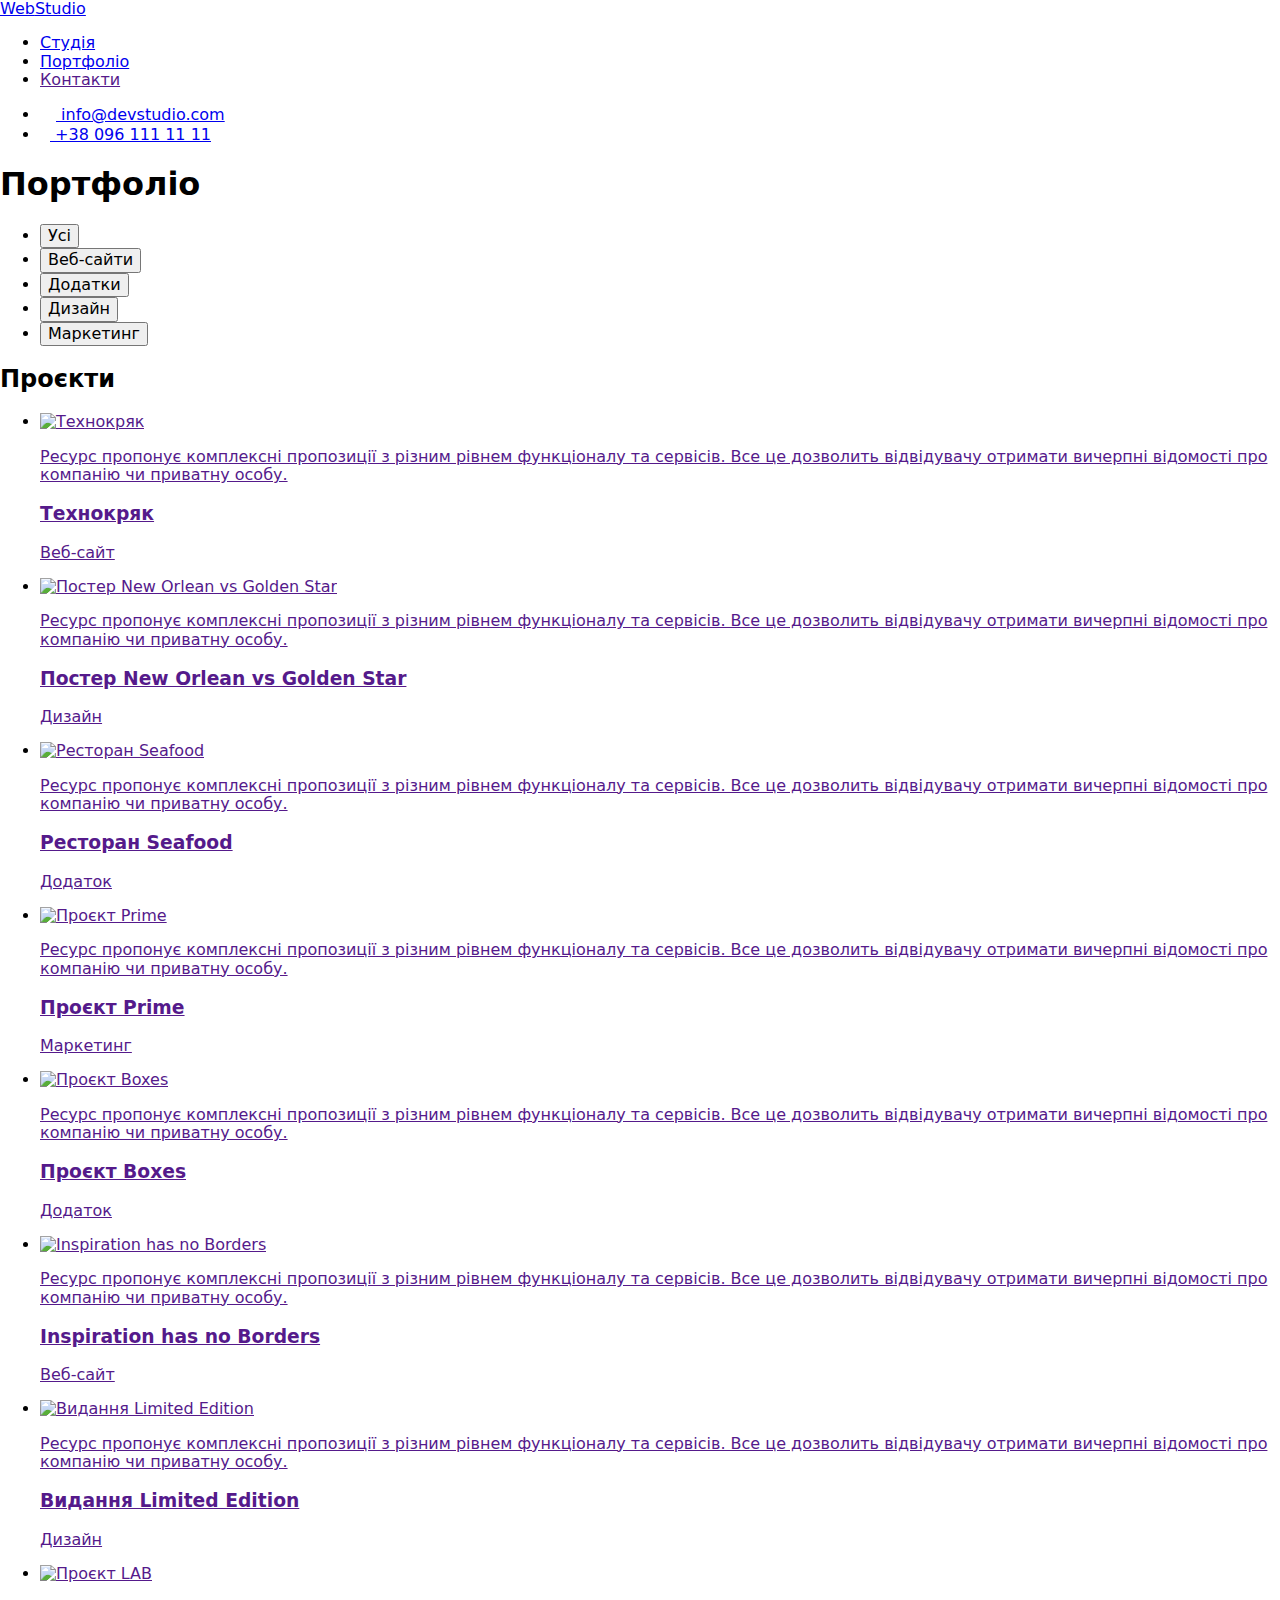
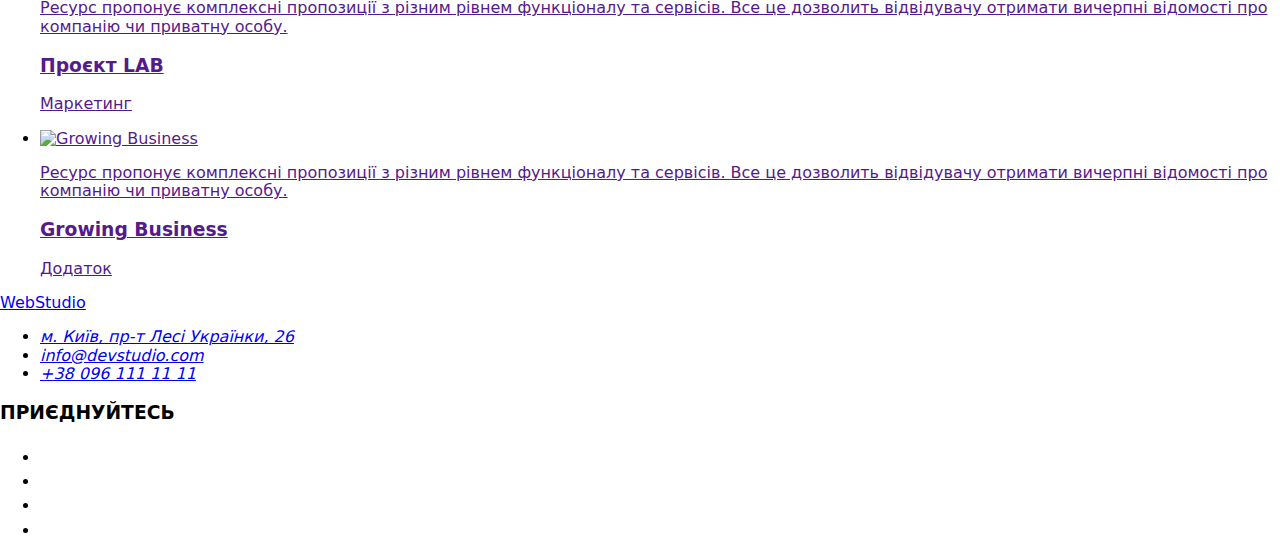
==== portfolio.html @ e7a60090 "Add files via upload" ====
<!DOCTYPE html>
<html lang="en">
  <head>
    <meta charset="UTF-8" />
    <meta http-equiv="X-UA-Compatible" content="IE=edge" />
    <meta
      name="viewport"
      content="width=
    , initial-scale=1.0"
    />
    <title>Portfolio</title>
    <link rel="preconnect" href="https://fonts.googleapis.com" />
    <link rel="preconnect" href="https://fonts.gstatic.com" crossorigin />
    <link
      href="https://fonts.googleapis.com/css2?family=Raleway:wght@700&family=Roboto:wght@400;500;700;900&display=swap"
      rel="stylesheet"
    />
    <link
      rel="stylesheet"
      href="https://cdnjs.cloudflare.com/ajax/libs/modern-normalize/1.1.0/modern-normalize.min.css"
    />
    <link rel="stylesheet" href="./css/styles.css" />
  </head>
  <body>
    <!-- Шапка сторінки -->
    <header class="header">
      <div class="container">
        <nav class="header-container">
          <a class="logo" href="index.html"><span>Web</span>Studio</a>

          <ul class="site-nav list">
            <li>
              <a class="link nav-link" href="index.html">Студія</a>
            </li>
            <li>
              <a
                class="link nav-link current nav-link-active"
                href="portfolio.html"
                >Портфоліо</a
              >
            </li>
            <li><a class="link nav-link" href="">Контакти</a></li>
          </ul>
        </nav>
        <ul class="address-nav">
          <li class="address item">
            <a class="address-link" href="mailto:info@devstudio.com">
              <svg class="icon" width="16" height="12">
                <use href="./images/symbol-defs.svg#envelope">
                  <svg viewBox="0 0 16 12" xmlns="http://www.w3.org/2000/svg">
                    <path
                      d="M14.5 0H1.50001C0.672854 0 0 0.672853 0 1.50001V10.5C0 11.3271 0.672854 12 1.50001 12H14.5C15.3271 12 16 11.3271 16 10.5V1.50001C16 0.672853 15.3271 0 14.5 0ZM14.5 0.999994C14.5679 0.999994 14.6325 1.01409 14.6916 1.0387L8 6.83838L1.30833 1.0387C1.36742 1.01412 1.43204 0.999994 1.49998 0.999994H14.5ZM14.5 11H1.50001C1.22414 11 0.999996 10.7759 0.999996 10.5V2.09521L7.67236 7.87792C7.76661 7.95944 7.8833 7.99999 8 7.99999C8.1167 7.99999 8.23339 7.95948 8.32764 7.87792L15 2.09521V10.5C15 10.7759 14.7759 11 14.5 11Z"
                    />
                  </svg>
                </use>
              </svg>
              info@devstudio.com</a
            >
          </li>
          <li class="address item">
            <a class="address-link" href="tel:+380961111111">
              <svg class="icon" width="10" height="16">
                <use href="./images/symbol-defs.svg#smartphone">
                  <svg
                    width="10"
                    height="16"
                    viewBox="0 0 10 16"
                    xmlns="http://www.w3.org/2000/svg"
                  >
                    <path
                      d="M8.5 0H1.5C0.672848 0 0 0.672848 0 1.5V14.5C0 15.3272 0.672848 16 1.5 16H8.5C9.32715 16 10 15.3272 10 14.5V1.5C10 0.672848 9.32715 0 8.5 0ZM1.5 1H8.5C8.77588 1 9 1.22412 9 1.5V12H1V1.5C1 1.22412 1.22412 1 1.5 1ZM8.5 15H1.5C1.22412 15 1 14.7759 1 14.5V13H9V14.5C9 14.7759 8.77588 15 8.5 15Z"
                    />
                    <path
                      d="M2.35355 13.7389C2.54882 13.9213 2.54882 14.2169 2.35355 14.3992C2.15828 14.5816 1.84172 14.5816 1.64645 14.3992C1.45118 14.2169 1.45118 13.9213 1.64645 13.7389C1.84172 13.5566 2.15828 13.5566 2.35355 13.7389Z"
                    />
                  </svg>
                </use>
              </svg>
              +38 096 111 11 11</a
            >
          </li>
        </ul>
      </div>
    </header>

    <!-- Портфоліо -->
    <main>
      <section>
        <div class="container">
          <h1 class="visually-hidden">Портфоліо</h1>
          <ul class="buttons-list">
            <li class="button-list">
              <button class="button" type="button">Усі</button>
            </li>
            <li class="button-list">
              <button class="button" type="button">Веб-сайти</button>
            </li>
            <li class="button-list">
              <button class="button" type="button">Додатки</button>
            </li>
            <li class="button-list">
              <button class="button" type="button">Дизайн</button>
            </li>
            <li class="button-list">
              <button class="button" type="button">Маркетинг</button>
            </li>
          </ul>

          <h2 class="visually-hidden">Проєкти</h2>
          <ul class="project-cards list">
            <li class="project-card">
              <a class="card" href="">
                <div class="project-img-text">
                  <img
                    class="project-image"
                    src="./images/project1.jpg"
                    alt="Технокряк"
                  />
                  <div class="project-overlay">
                    <p class="project-overlay-text">
                      Ресурс пропонує комплексні пропозиції з різним рівнем
                      функціоналу та сервісів. Все це дозволить відвідувачу
                      отримати вичерпні відомості про компанію чи приватну
                      особу.
                    </p>
                  </div>
                </div>

                <div class="project-text">
                  <h3 class="project-title">Технокряк</h3>
                  <p class="project-description">Веб-сайт</p>
                </div>
              </a>
            </li>
            <li class="project-card">
              <a class="card" href="">
                <div class="project-img-text">
                  <img
                    src="./images/project2.jpg"
                    alt="Постер New Orlean vs Golden Star"
                  />

                  <div class="project-overlay">
                    <p class="project-overlay-text">
                      Ресурс пропонує комплексні пропозиції з різним рівнем
                      функціоналу та сервісів. Все це дозволить відвідувачу
                      отримати вичерпні відомості про компанію чи приватну
                      особу.
                    </p>
                  </div>
                </div>

                <div class="project-text">
                  <h3 class="project-title">
                    Постер New Orlean vs Golden Star
                  </h3>
                  <p class="project-description">Дизайн</p>
                </div>
              </a>
            </li>
            <li class="project-card">
              <a class="card" href="">
                <div class="project-img-text">
                  <img src="./images/project3.jpg" alt="Ресторан Seafood" />

                  <div class="project-overlay">
                    <p class="project-overlay-text">
                      Ресурс пропонує комплексні пропозиції з різним рівнем
                      функціоналу та сервісів. Все це дозволить відвідувачу
                      отримати вичерпні відомості про компанію чи приватну
                      особу.
                    </p>
                  </div>
                </div>

                <div class="project-text">
                  <h3 class="project-title">Ресторан Seafood</h3>
                  <p class="project-description">Додаток</p>
                </div>
              </a>
            </li>
            <li class="project-card">
              <a class="card" href="">
                <div class="project-img-text">
                  <img src="./images/project4.jpg" alt="Проєкт Prime" />

                  <div class="project-overlay">
                    <p class="project-overlay-text">
                      Ресурс пропонує комплексні пропозиції з різним рівнем
                      функціоналу та сервісів. Все це дозволить відвідувачу
                      отримати вичерпні відомості про компанію чи приватну
                      особу.
                    </p>
                  </div>
                </div>

                <div class="project-text">
                  <h3 class="project-title">Проєкт Prime</h3>
                  <p class="project-description">Маркетинг</p>
                </div>
              </a>
            </li>
            <li class="project-card">
              <a class="card" href="">
                <div class="project-img-text">
                  <img src="./images/project5.jpg" alt="Проєкт Boxes" />

                  <div class="project-overlay">
                    <p class="project-overlay-text">
                      Ресурс пропонує комплексні пропозиції з різним рівнем
                      функціоналу та сервісів. Все це дозволить відвідувачу
                      отримати вичерпні відомості про компанію чи приватну
                      особу.
                    </p>
                  </div>
                </div>

                <div class="project-text">
                  <h3 class="project-title">Проєкт Boxes</h3>
                  <p class="project-description">Додаток</p>
                </div>
              </a>
            </li>
            <li class="project-card">
              <a class="card" href="">
                <div class="project-img-text">
                  <img
                    src="./images/project6.jpg"
                    alt="Inspiration has no Borders"
                  />

                  <div class="project-overlay">
                    <p class="project-overlay-text">
                      Ресурс пропонує комплексні пропозиції з різним рівнем
                      функціоналу та сервісів. Все це дозволить відвідувачу
                      отримати вичерпні відомості про компанію чи приватну
                      особу.
                    </p>
                  </div>
                </div>

                <div class="project-text">
                  <h3 class="project-title">Inspiration has no Borders</h3>
                  <p class="project-description">Веб-сайт</p>
                </div>
              </a>
            </li>
            <li class="project-card">
              <a class="card" href="">
                <div class="project-img-text">
                  <img
                    src="./images/project7.jpg"
                    alt="Видання Limited Edition"
                  />

                  <div class="project-overlay">
                    <p class="project-overlay-text">
                      Ресурс пропонує комплексні пропозиції з різним рівнем
                      функціоналу та сервісів. Все це дозволить відвідувачу
                      отримати вичерпні відомості про компанію чи приватну
                      особу.
                    </p>
                  </div>
                </div>

                <div class="project-text">
                  <h3 class="project-title">Видання Limited Edition</h3>
                  <p class="project-description">Дизайн</p>
                </div>
              </a>
            </li>
            <li class="project-card">
              <a class="card" href="">
                <div class="project-img-text">
                  <img src="./images/project8.jpg" alt="Проєкт LAB" />

                  <div class="project-overlay">
                    <p class="project-overlay-text">
                      Ресурс пропонує комплексні пропозиції з різним рівнем
                      функціоналу та сервісів. Все це дозволить відвідувачу
                      отримати вичерпні відомості про компанію чи приватну
                      особу.
                    </p>
                  </div>
                </div>

                <div class="project-text">
                  <h3 class="project-title">Проєкт LAB</h3>
                  <p class="project-description">Маркетинг</p>
                </div>
              </a>
            </li>
            <li class="project-card">
              <a class="card" href="">
                <div class="project-img-text">
                  <img src="./images/project9.jpg" alt="Growing Business" />

                  <div class="project-overlay">
                    <p class="project-overlay-text">
                      Ресурс пропонує комплексні пропозиції з різним рівнем
                      функціоналу та сервісів. Все це дозволить відвідувачу
                      отримати вичерпні відомості про компанію чи приватну
                      особу.
                    </p>
                  </div>
                </div>

                <div class="project-text">
                  <h3 class="project-title">Growing Business</h3>
                  <p class="project-description">Додаток</p>
                </div>
              </a>
            </li>
          </ul>
        </div>
      </section>
    </main>

    <!-- Підвал сторінки -->
    <footer class="footer">
      <div class="container footer-container">
        <div>
          <a class="footer-logo" href="index.html"><span>Web</span>Studio</a>
          <address class="footer-address">
            <ul class="list">
              <li class="address address-map">
                <a
                  href="https://goo.gl/maps/eL6SmzWhfSrUjgz5A"
                  target="_blank"
                  rel="noreferrer noopener"
                  >м. Київ, пр-т Лесі Українки, 26</a
                >
              </li>
              <li>
                <a
                  class="address-link footer-address"
                  href="mailto:info@devstudio.com"
                  >info@devstudio.com</a
                >
              </li>
              <li>
                <a class="address-link footer-address" href="tel:+380961111111"
                  >+38 096 111 11 11</a
                >
              </li>
            </ul>
          </address>
        </div>
        <div class="container-footer-icons">
          <h3 class="footer-icon-title">ПРИЄДНУЙТЕСЬ</h3>
          <ul class="socials list">
            <li class="socials-item">
              <a
                class="socials-link socials-link-footer"
                href="https://www.instagram.com/"
                target="_blank"
                rel="noopener noreferrer"
                aria-label="Instagram"
              >
                <svg class="socials-icon-footer" width="20" height="20">
                  <use href="./images/symbol-defs.svg#instagram">
                    <svg
                      width="20"
                      height="20"
                      viewBox="0 0 20 20"
                      xmlns="http://www.w3.org/2000/svg"
                    >
                      <g clip-path="url(#clip0_1_664)">
                        <path
                          d="M19.9804 5.88005C19.9336 4.81738 19.7617 4.0868 19.5156 3.45374C19.2616 2.78176 18.8709 2.18014 18.359 1.68002C17.8589 1.1721 17.2533 0.777435 16.5891 0.527447C15.9524 0.281274 15.2256 0.109427 14.163 0.0625732C13.0924 0.0117516 12.7525 0 10.0371 0C7.32173 0 6.98185 0.0117516 5.91521 0.0586052C4.85253 0.105459 4.12195 0.277459 3.48904 0.523479C2.81692 0.777435 2.2153 1.16814 1.71517 1.68002C1.20726 2.18014 0.812743 2.78573 0.562603 3.44992C0.31643 4.0868 0.144583 4.81341 0.0977294 5.87609C0.0469078 6.9467 0.0351562 7.28658 0.0351562 10.002C0.0351562 12.7173 0.0469078 13.0572 0.0937614 14.1239C0.140615 15.1865 0.312615 15.9171 0.558787 16.5502C0.812743 17.2221 1.20726 17.8238 1.71517 18.3239C2.2153 18.8318 2.82088 19.2265 3.48508 19.4765C4.12195 19.7226 4.84856 19.8945 5.91139 19.9413C6.97788 19.9883 7.31791 19.9999 10.0333 19.9999C12.7487 19.9999 13.0885 19.9883 14.1552 19.9413C15.2179 19.8945 15.9484 19.7226 16.5813 19.4765C17.9254 18.9568 18.9881 17.8941 19.5078 16.5502C19.7538 15.9133 19.9258 15.1865 19.9727 14.1239C20.0195 13.0572 20.0313 12.7173 20.0313 10.002C20.0313 7.28658 20.0273 6.9467 19.9804 5.88005ZM18.1794 14.0457C18.1364 15.0225 17.9723 15.5499 17.8356 15.9015C17.4995 16.7728 16.808 17.4643 15.9367 17.8004C15.5851 17.9372 15.0538 18.1012 14.0809 18.1441C13.026 18.1911 12.7096 18.2027 10.0411 18.2027C7.37255 18.2027 7.05221 18.1911 6.00113 18.1441C5.02438 18.1012 4.49693 17.9372 4.1453 17.8004C3.71171 17.6402 3.31704 17.3862 2.9967 17.0541C2.6646 16.7298 2.41065 16.3391 2.2504 15.9055C2.11365 15.5539 1.94959 15.0225 1.90671 14.0497C1.8597 12.9948 1.8481 12.6783 1.8481 10.0097C1.8481 7.34122 1.8597 7.02087 1.90671 5.96995C1.94959 4.99319 2.11365 4.46575 2.2504 4.11412C2.41065 3.68038 2.6646 3.28586 3.00067 2.96536C3.32483 2.63327 3.71553 2.37931 4.14927 2.21921C4.5009 2.08247 5.03231 1.9184 6.0051 1.87537C7.05999 1.82851 7.37652 1.81676 10.0449 1.81676C12.7174 1.81676 13.0337 1.82851 14.0848 1.87537C15.0616 1.9184 15.589 2.08247 15.9407 2.21921C16.3742 2.37931 16.7689 2.63327 17.0893 2.96536C17.4213 3.28967 17.6753 3.68038 17.8356 4.11412C17.9723 4.46575 18.1364 4.99701 18.1794 5.96995C18.2263 7.02484 18.238 7.34122 18.238 10.0097C18.238 12.6783 18.2263 12.9908 18.1794 14.0457Z"
                        />
                        <path
                          d="M10.0371 4.8642C7.20074 4.8642 4.89941 7.16537 4.89941 10.0019C4.89941 12.8385 7.20074 15.1396 10.0371 15.1396C12.8737 15.1396 15.1749 12.8385 15.1749 10.0019C15.1749 7.16537 12.8737 4.8642 10.0371 4.8642ZM10.0371 13.3346C8.19702 13.3346 6.70442 11.8422 6.70442 10.0019C6.70442 8.16165 8.19702 6.66921 10.0371 6.66921C11.8774 6.66921 13.3698 8.16165 13.3698 10.0019C13.3698 11.8422 11.8774 13.3346 10.0371 13.3346Z"
                        />
                        <path
                          d="M16.5775 4.6611C16.5775 5.32346 16.0404 5.86052 15.3779 5.86052C14.7155 5.86052 14.1785 5.32346 14.1785 4.6611C14.1785 3.99858 14.7155 3.46167 15.3779 3.46167C16.0404 3.46167 16.5775 3.99858 16.5775 4.6611Z"
                        />
                      </g>
                      <defs>
                        <clipPath id="clip0_1_664">
                          <rect width="20" height="20" />
                        </clipPath>
                      </defs>
                    </svg>
                  </use>
                </svg>
              </a>
            </li>
            <li>
              <a
                class="socials-link socials-link-footer"
                href="https://twitter.com/home"
                target="_blank"
                rel="noopener noreferrer"
                aria-label="Twitter"
              >
                <svg class="socials-icon-footer" width="20" height="20">
                  <use href="./images/symbol-defs.svg#twitter">
                    <svg
                      width="20"
                      height="20"
                      viewBox="0 0 20 20"
                      xmlns="http://www.w3.org/2000/svg"
                    >
                      <g clip-path="url(#clip0_1_658)">
                        <path
                          d="M20 3.79875C19.2563 4.125 18.4637 4.34125 17.6375 4.44625C18.4875 3.93875 19.1363 3.14125 19.4412 2.18C18.6488 2.6525 17.7738 2.98625 16.8412 3.1725C16.0887 2.37125 15.0162 1.875 13.8462 1.875C11.5763 1.875 9.74875 3.7175 9.74875 5.97625C9.74875 6.30125 9.77625 6.61375 9.84375 6.91125C6.435 6.745 3.41875 5.11125 1.3925 2.6225C1.03875 3.23625 0.83125 3.93875 0.83125 4.695C0.83125 6.115 1.5625 7.37375 2.6525 8.1025C1.99375 8.09 1.3475 7.89875 0.8 7.5975C0.8 7.61 0.8 7.62625 0.8 7.6425C0.8 9.635 2.22125 11.29 4.085 11.6712C3.75125 11.7625 3.3875 11.8062 3.01 11.8062C2.7475 11.8062 2.4825 11.7913 2.23375 11.7362C2.765 13.36 4.2725 14.5538 6.065 14.5925C4.67 15.6838 2.89875 16.3412 0.98125 16.3412C0.645 16.3412 0.3225 16.3263 0 16.285C1.81625 17.4563 3.96875 18.125 6.29 18.125C13.835 18.125 17.96 11.875 17.96 6.4575C17.96 6.27625 17.9538 6.10125 17.945 5.9275C18.7588 5.35 19.4425 4.62875 20 3.79875Z"
                        />
                      </g>
                      <defs>
                        <clipPath id="clip0_1_658">
                          <rect width="20" height="20" />
                        </clipPath>
                      </defs>
                    </svg>
                  </use>
                </svg>
              </a>
            </li>
            <li>
              <a
                class="socials-link socials-link-footer"
                href="https://www.facebook.com/"
                target="_blank"
                rel="noopener noreferrer"
                aria-label="Facebook"
              >
                <svg class="socials-icon-footer" width="20" height="20">
                  <use href="./images/symbol-defs.svg#facebook">
                    <svg
                      width="20"
                      height="20"
                      viewBox="0 0 20 20"
                      xmlns="http://www.w3.org/2000/svg"
                    >
                      <g clip-path="url(#clip0_1_654)">
                        <path
                          d="M13.3309 3.32083H15.1567V0.140833C14.8417 0.0975 13.7584 0 12.4967 0C9.86422 0 8.06088 1.65583 8.06088 4.69917V7.5H5.15588V11.055H8.06088V20H11.6226V11.0558H14.4101L14.8526 7.50083H11.6217V5.05167C11.6226 4.02417 11.8992 3.32083 13.3309 3.32083Z"
                        />
                      </g>
                      <defs>
                        <clipPath id="clip0_1_654">
                          <rect width="20" height="20" />
                        </clipPath>
                      </defs>
                    </svg>
                  </use>
                </svg>
              </a>
            </li>
            <li>
              <a
                class="socials-link socials-link-footer"
                href="https://www.linkedin.com/"
                target="_blank"
                rel="noopener noreferrer"
                aria-label="Linkedin"
              >
                <svg class="socials-icon-footer" width="20" height="20">
                  <use href="./images/symbol-defs.svg#linkedin">
                    <svg
                      width="20"
                      height="20"
                      viewBox="0 0 20 20"
                      xmlns="http://www.w3.org/2000/svg"
                    >
                      <g clip-path="url(#clip0_1_648)">
                        <path
                          d="M19.9951 20V19.9992H20.0001V12.6642C20.0001 9.07587 19.2276 6.31171 15.0326 6.31171C13.0159 6.31171 11.6626 7.41837 11.1101 8.46754H11.0517V6.64671H7.07422V19.9992H11.2159V13.3875C11.2159 11.6467 11.5459 9.96337 13.7017 9.96337C15.8259 9.96337 15.8576 11.95 15.8576 13.4992V20H19.9951Z"
                        />
                        <path
                          d="M0.329956 6.64746H4.47662V20H0.329956V6.64746Z"
                        />
                        <path
                          d="M2.40167 0C1.07583 0 0 1.07583 0 2.40167C0 3.7275 1.07583 4.82583 2.40167 4.82583C3.7275 4.82583 4.80333 3.7275 4.80333 2.40167C4.8025 1.07583 3.72667 0 2.40167 0V0Z"
                        />
                      </g>
                      <defs>
                        <clipPath id="clip0_1_648">
                          <rect width="20" height="20" />
                        </clipPath>
                      </defs>
                    </svg>
                  </use>
                </svg>
              </a>
            </li>
          </ul>
        </div>
      </div>
    </footer>
  </body>
</html>
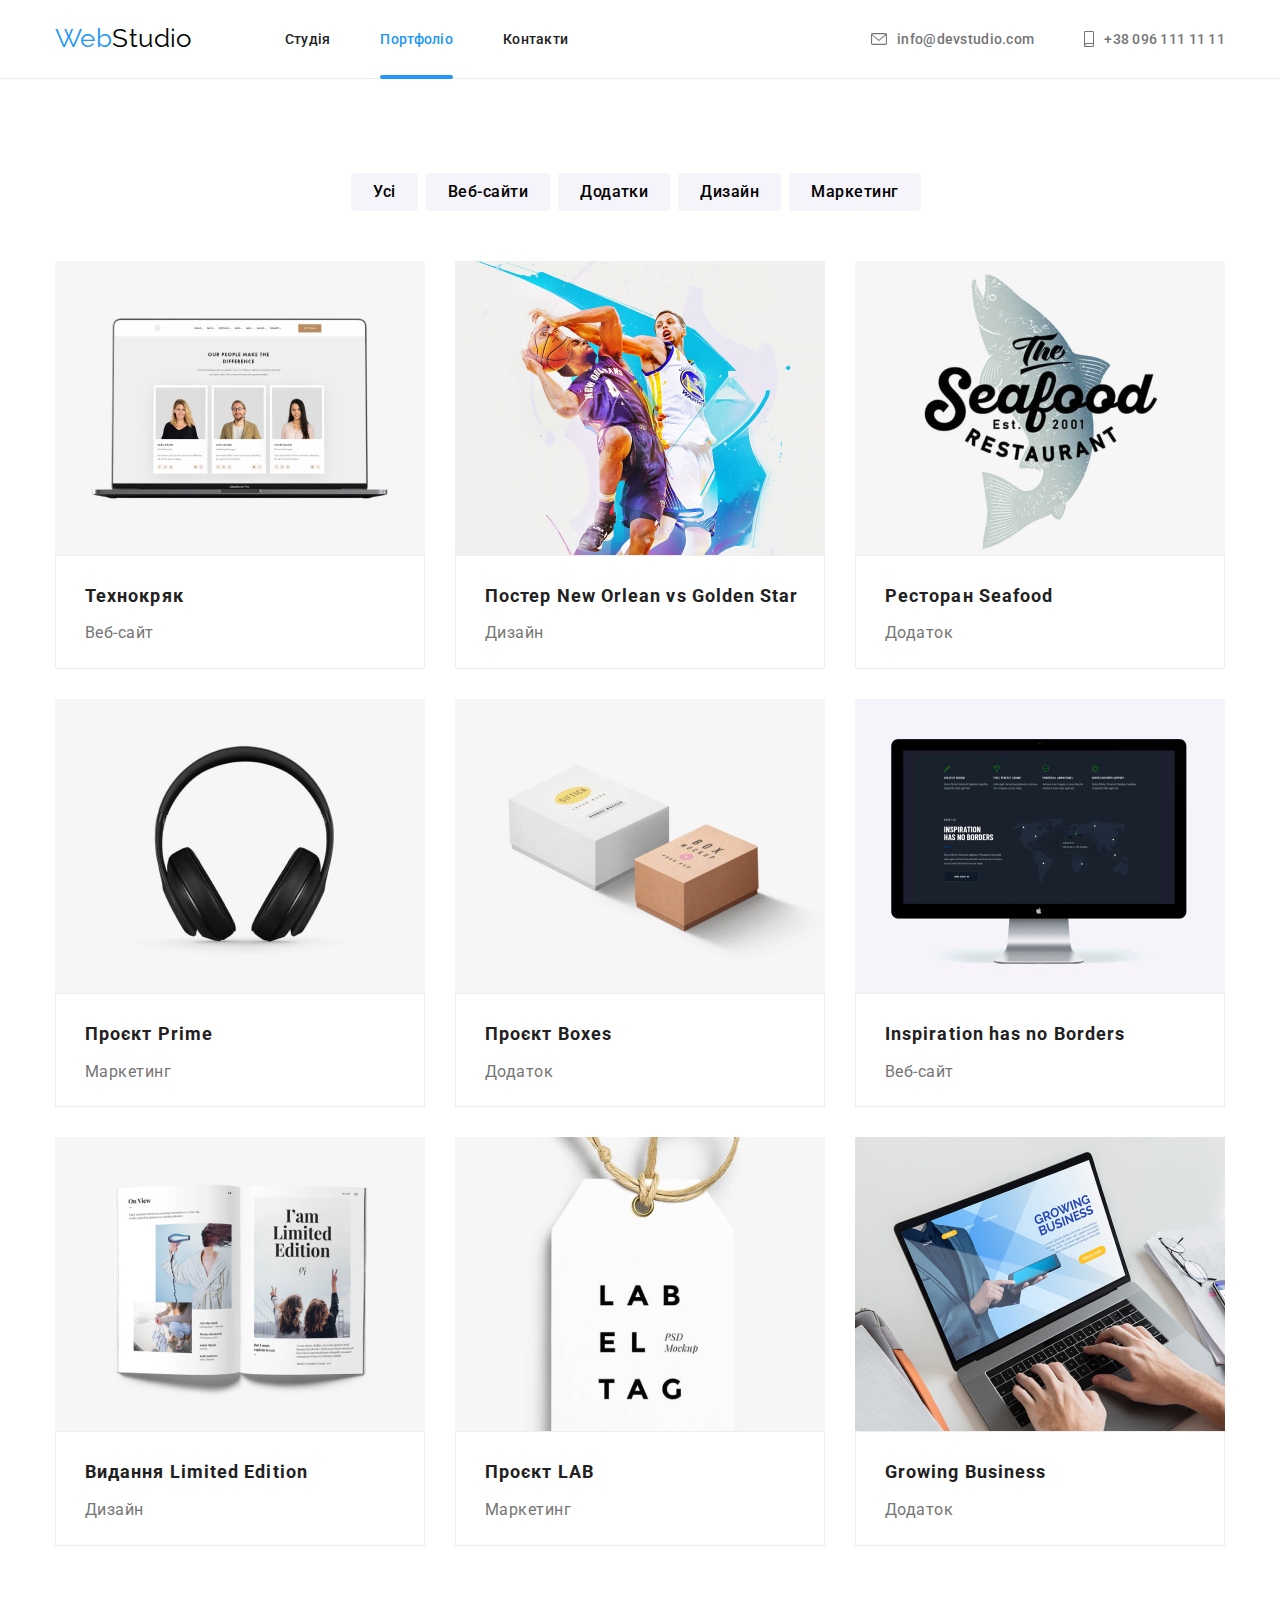
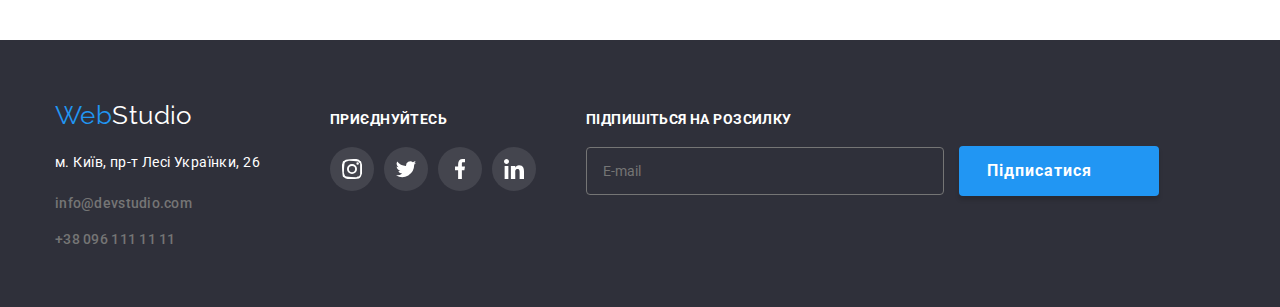
==== commit 0cec72b4: "Update portfolio.html" ====
--- a/portfolio.html
+++ b/portfolio.html
@@ -487,6 +487,28 @@
             </li>
           </ul>
         </div>
+
+        <div class="footer-policy">
+          <h3 class="footer-policy-title">Підпишіться на розсилку</h3>
+          <div class="footer-policy-box">
+            <label for="email">
+              <input type="email" id="email" placeholder="E-mail" />
+
+              <button class="footer-button" type="submit">
+                <p>Підписатися</p>
+                <svg class="icon-send" width="24" height="24">
+                  <use href="./images/icons.svg#icon-send">
+                    <svg viewBox="0 0 24 24" xmlns="http://www.w3.org/2000/svg">
+                      <path
+                        d="M24 0L0 13.5L7.66994 16.3407L19.5 5.25002L10.5017 17.3896L10.509 17.3923L10.5 17.3896V24.0001L14.8013 18.982L20.2501 21.0001L24 0Z"
+                      />
+                    </svg>
+                  </use>
+                </svg>
+              </button>
+            </label>
+          </div>
+        </div>
       </div>
     </footer>
   </body>
--- a/css/styles.css
+++ b/css/styles.css
@@ -0,0 +1,1067 @@
+:root {
+  --title-text-color: #ffffff;
+  --primary-text-color: #757575;
+  --accent-color: #2196f3;
+  --btn-accent-color: #188ce8;
+  --logo-color: #000000;
+  --main-background-color: #ffffff;
+  --hero-background-color: #2f303a;
+  --link-color: #212121;
+  --team-background-color: #f5f4fa;
+  --button-background-color: #eeeeee;
+  --header-shadow-line: #ececec;
+  --icon-color: #afb1b8;
+  --timing-function: cubic-bezier(0.4, 0, 0.2, 1);
+}
+
+html {
+  box-sizing: border-box;
+}
+
+*,
+*::before,
+*::after {
+  box-sizing: inherit;
+}
+
+body {
+  font-family: "Roboto", "Raleway", "sans-serif";
+  background-color: var(--main-background-color);
+  font-size: 14px;
+  letter-spacing: 0.03em;
+  color: var(--primary-text-color);
+}
+
+li {
+  list-style: none;
+  padding-left: 0;
+  margin: 0;
+}
+
+h1,
+h2,
+h3,
+p {
+  margin: 0;
+}
+
+img {
+  display: block;
+  max-width: 100%;
+  height: auto;
+}
+
+button {
+  display: block;
+  cursor: pointer;
+  border: none;
+  border-radius: 4px;
+}
+
+section {
+  padding-top: 94px;
+  padding-bottom: 94px;
+}
+
+.container {
+  margin: 0 auto;
+  padding: 0 15px;
+  width: 1200px;
+}
+
+.link {
+  text-decoration: none;
+  color: inherit;
+}
+
+.header {
+  border-bottom: 1px solid var(--header-shadow-line);
+}
+
+.header .container {
+  display: flex;
+  align-items: center;
+}
+
+.header-container {
+  display: flex;
+  align-items: center;
+}
+
+/*Logo*/
+.logo {
+  font-family: "Raleway";
+  font-size: 26px;
+  line-height: 1.2;
+  color: var(--logo-color);
+  text-decoration: none;
+}
+
+.logo span {
+  color: var(--accent-color);
+}
+
+/*Navigation*/
+.list {
+  padding: 0;
+  margin: 0;
+}
+
+.site-nav {
+  display: flex;
+  margin: 0;
+  margin-left: 93px;
+}
+
+.site-nav li {
+  margin-right: 50px;
+}
+
+.site-nav .link:last-child {
+  margin-right: 0;
+}
+
+.site-nav:not(:last-child) {
+  margin-right: 0;
+}
+
+.icon {
+  cursor: pointer;
+  margin-right: 10px;
+  fill: currentColor;
+}
+
+.icon:hover,
+.icon:focus {
+  fill: var(--accent-color);
+}
+
+.nav-link {
+  display: block;
+  padding-top: 32px;
+  padding-bottom: 32px;
+  color: var(--link-color);
+  text-decoration: none;
+  font-size: 14px;
+  font-weight: 500;
+  line-height: 1;
+  letter-spacing: 0.02em;
+
+  transition-property: color;
+  transition-duration: 250ms;
+  transition-timing-function: var(--timing-function);
+}
+
+.nav-link:hover,
+.nav-link:focus {
+  color: var(--accent-color);
+}
+
+.current {
+  color: var(--accent-color);
+}
+
+.nav-link-active {
+  position: relative;
+  display: block;
+  padding-top: 32px;
+  padding-bottom: 32px;
+  text-decoration: none;
+  color: var(--accent-color);
+  cursor: pointer;
+}
+
+.nav-link-active::after {
+  display: block;
+  position: absolute;
+  left: 0;
+  bottom: -1px;
+  border-radius: 2px;
+  width: 100%;
+  height: 4px;
+  background-color: var(--accent-color);
+  content: "";
+}
+
+.address-nav {
+  display: flex;
+  align-items: center;
+  margin: 0;
+  padding: 0;
+  margin-left: auto;
+}
+
+.address-nav .item + .item {
+  margin-left: 50px;
+}
+
+.address-link {
+  font-style: normal;
+  color: var(--primary-text-color);
+  text-decoration: none;
+  font-weight: 500;
+  font-size: 14px;
+  line-height: 16px;
+  letter-spacing: 0.02em;
+  display: flex;
+  align-items: center;
+
+  transition-property: color;
+  transition-duration: 250ms;
+  transition-timing-function: var(--timing-function);
+}
+
+.address-link:hover,
+.address-link:focus {
+  color: var(--accent-color);
+}
+
+.address::before a {
+  width: 20px;
+  height: 20px;
+  background-color: #2196f3;
+  margin-right: 10px;
+  content: "";
+  background-size: contain;
+}
+
+/*Header*/
+.hero-container {
+  display: block;
+  align-items: center;
+}
+.hero {
+  background-color: var(--hero-background-color);
+  padding: 200px 0;
+  text-align: center;
+}
+
+.overlay {
+  max-width: 1600px;
+  height: 600px;
+  margin-left: auto;
+  margin-right: auto;
+  background-image: linear-gradient(
+      to right,
+      rgba(47, 48, 58, 0.4),
+      rgba(47, 48, 58, 0.4)
+    ),
+    url(../images/overlay-hero.jpg);
+  background-size: cover;
+  background-position: center;
+  background-repeat: no-repeat;
+}
+
+.hero-title {
+  text-align: center;
+  color: var(--title-text-color);
+  font-weight: 900;
+  font-size: 44px;
+  line-height: 1.36;
+  letter-spacing: 0.06em;
+  text-transform: uppercase;
+  width: 696px;
+  margin: 0 auto;
+  margin-bottom: 30px;
+}
+
+.btn {
+  background-color: var(--accent-color);
+  color: var(--title-text-color);
+  box-shadow: 0px 4px 4px rgba(0, 0, 0, 0.15);
+
+  font-size: 16px;
+  font-weight: 700;
+  line-height: 1.8;
+  letter-spacing: 0.06em;
+
+  padding: 10px 32px;
+  margin: 0 auto;
+  text-align: center;
+
+  transition-duration: 250ms;
+  transition-timing-function: var(--timing-function);
+}
+
+.btn,
+.button {
+  cursor: pointer;
+  font-family: inherit;
+  border-radius: 4px;
+  border: var(--accent-color);
+}
+
+.btn:hover,
+.btn:focus {
+  background-color: var(--btn-accent-color);
+}
+
+.backdrop {
+  position: fixed;
+  top: 0;
+  left: 0;
+  width: 100%;
+  height: 100%;
+  background-color: rgba(0, 0, 0, 0.2);
+  z-index: 1000;
+
+  transition-duration: 250ms;
+  transition-timing-function: var(--timing-function);
+}
+
+.backdrop.is-hidden {
+  opacity: 0;
+  pointer-events: none;
+  visibility: hidden;
+}
+
+.modal {
+  position: absolute;
+  top: 50%;
+  left: 50%;
+  width: 528px;
+  height: 581px;
+  background: var(--main-background-color);
+  box-shadow: 0px 1px 3px rgba(0, 0, 0, 0.12), 0px 1px 1px rgba(0, 0, 0, 0.14),
+    0px 2px 1px rgba(0, 0, 0, 0.2);
+  border-radius: 4px;
+  transform: translate(-50%, -50%);
+}
+
+.modal-button {
+  position: absolute;
+  top: 8px;
+  right: 8px;
+  width: 30px;
+  height: 30px;
+  align-items: center;
+  justify-content: center;
+  color: var(--logo-color);
+  background-color: var(--main-background-color);
+  border: 1px solid rgba(0, 0, 0, 0.1);
+  border-radius: 50%;
+  cursor: pointer;
+}
+
+.modal-button:hover,
+.modal-button:focus {
+  fill: var(--accent-color);
+  transition-duration: 250ms;
+  transition-timing-function: var(--timing-function);
+}
+
+.form {
+  width: 528px;
+  margin-right: auto;
+  margin-left: auto;
+  padding: 40px;
+}
+
+.form-title {
+  font-weight: 700;
+  font-size: 20px;
+  line-height: 23px;
+  letter-spacing: 0.03em;
+  color: var(--link-color);
+
+  margin-bottom: 12px;
+}
+
+.form-field {
+  display: block;
+  position: relative;
+  flex-direction: column;
+  margin-bottom: 10px;
+}
+
+.form-field label {
+  margin-bottom: 4px;
+  text-align: left;
+
+  font-weight: 400;
+  font-size: 12px;
+  line-height: 14px;
+  letter-spacing: 0.01em;
+
+  color: var(--primary-text-color);
+}
+
+.form-field input {
+  margin: 0;
+  padding: 11px 12px;
+  padding-left: 41px;
+  border: 1px solid rgba(33, 33, 33, 0.2);
+  border-radius: 4px;
+}
+
+.register-field:hover {
+  border-color: var(--accent-color);
+  transition: var(--timing-function);
+}
+
+.register-form-input {
+  width: 100%;
+  height: 40px;
+
+  padding-left: 30px;
+  padding-right: 30px;
+}
+
+.register-form-input:focus {
+  border-color: var(--accent-color);
+  transition: border 250ms var(--timing-function);
+}
+
+.register-form-icon {
+  position: absolute;
+  bottom: 13px;
+  left: 14px;
+  width: 18px; 
+  transition: fill 250ms var(--timing-function);
+}
+
+.register-form-input:focus + .register-form-icon {
+  fill: var(--accent-color);
+}
+
+.register-text {
+  margin-bottom: 4px;
+}
+
+.comment {
+  width: 100%;
+  height: 120px;
+  padding: 12px 16px;
+}
+
+/* .icon-checked{
+  opacity: 0;
+  transition: opacity 250ms var(--timing-function);
+}
+.icon-unchecked{
+  transition: opacity 250ms var(--timing-function);
+}
+.register-form-checkbox:checked + .register-form-icons .icon-checked{
+  opacity: 1;
+}
+.register-form-checkbox:checked + .register-form-icons .icon-unchecked{
+  opacity: 0;
+} */
+
+.policy-text {
+  display: flex;
+  position: relative;
+  margin-bottom: 20px;
+  letter-spacing: 0.03em;
+  color: var(--primary-text-color);
+  gap: 8px;
+  text-align: center;
+  justify-content: center;
+  align-items: center;
+}
+
+.policy {
+  line-height: calc(24 / 14); 
+}
+
+.policy-text label {
+  font-size: 14px;
+  cursor: pointer;
+}
+
+.policy-text a {
+  color: var(--accent-color);
+}
+
+.policy-link {
+  color: var(--accent-color);
+}
+
+.form-button {
+  background: var(--accent-color);
+  color: var(--main-background-color);
+  box-shadow: 0px 4px 4px rgba(0, 0, 0, 0.15);
+
+  border-radius: 4px;
+  padding: 10px 52px;
+  margin: 0 auto;
+  margin-top: 20px;
+
+  font-weight: 700;
+  font-size: 16px;
+  line-height: 1.88;
+  display: block;
+  align-items: center;
+  text-align: center;
+  letter-spacing: 0.06em;
+}
+
+.form-button:hover,
+.form-button:focus {
+  background: var(--btn-accent-color);
+  transition-duration: 250ms;
+  transition-timing-function: var(--timing-function);
+}
+
+textarea {
+  resize: none;
+  padding: 12px 16px;
+  border: 1px solid rgba(33, 33, 33, 0.2);
+  border-radius: 4px;
+  cursor: pointer;
+}
+
+.visually-hidden {
+  position: absolute;
+  width: 1px;
+  height: 1px;
+  margin: -1px;
+  border: 0;
+  padding: 0;
+  white-space: nowrap;
+  clip-path: inset(100%);
+  clip: rect(0 0 0 0);
+  overflow: hidden;
+}
+
+/*Advantages*/
+.feature {
+  padding: 94px 0;
+}
+.feature-list {
+  display: flex;
+  padding: 0;
+  margin: 0;
+  column-gap: 30px;
+}
+
+.list-item::before {
+  content: "";
+  display: flex;
+  width: 270px;
+  height: 120px;
+  background-color: var(--team-background-color);
+  border-radius: 4px;
+  margin-bottom: 30px;
+  background-repeat: no-repeat;
+  background-position: center;
+}
+
+.list-item:nth-child(1)::before {
+  background-image: url(../images/antenna.svg);
+}
+
+.list-item:nth-child(2)::before {
+  background-image: url(../images/clock.svg);
+}
+
+.list-item:nth-child(3)::before {
+  background-image: url(../images/diagram.svg);
+}
+
+.list-item:nth-child(4)::before {
+  background-image: url(../images/astronaut.svg);
+}
+
+.main-list-item {
+  font-weight: 700;
+  font-size: 14px;
+  line-height: 1;
+  letter-spacing: 0.03em;
+  text-transform: uppercase;
+  color: var(--link-color);
+  margin: 0;
+  margin-bottom: 10px;
+}
+
+.main-list-text {
+  font-size: 14px;
+  line-height: 1.7;
+  letter-spacing: 0.03em;
+  color: var(--primary-text-color);
+  margin: 0;
+}
+
+/* Pictures */
+.images {
+  padding-top: 0;
+}
+
+.images-container {
+  display: block;
+  text-align: center;
+  width: 1200px;
+  padding-bottom: 94px;
+  margin: 0 auto;
+  padding: 0 auto;
+}
+
+.pictures {
+  display: flex;
+  padding: 0;
+  margin: 0;
+}
+
+.pictures-item {
+  position: relative;
+}
+
+.pictures-text {
+  display: flex;
+  position: absolute;
+  bottom: 0;
+  height: 70px;
+  width: 100%;
+  background: rgba(47, 48, 58, 0.8);
+  font-weight: 700;
+  line-height: calc(16 / 14);
+  text-transform: uppercase;
+  color: var(--main-background-color);
+  justify-content: center;
+  align-items: center;
+}
+
+.pictures-item:not(:last-child) {
+  margin-right: 30px;
+}
+
+.pictures-title {
+  color: var(--link-color);
+  text-align: center;
+  font-weight: 700;
+  font-size: 36px;
+  line-height: 1.19;
+  letter-spacing: 0.03em;
+  margin: 0;
+  margin-bottom: 50px;
+}
+
+/*Team*/
+.team {
+  background-color: var(--team-background-color);
+}
+
+.team-members {
+  display: flex;
+}
+
+.team-card {
+  margin-right: 30px;
+  background-color: var(--main-background-color);
+  box-shadow: 0px 1px 3px rgba(0, 0, 0, 0.12), 0px 1px 1px rgba(0, 0, 0, 0.14),
+    0px 2px 1px rgba(0, 0, 0, 0.2);
+  border-radius: 0px 0px 4px 4px;
+}
+
+.team-card:last-child {
+  margin-right: 0;
+}
+
+.team-member,
+.team-member-description {
+  display: block;
+  text-align: center;
+}
+
+.team-title {
+  color: var(--link-color);
+  text-align: center;
+  font-weight: 700;
+  font-size: 36px;
+  line-height: 1.19;
+  margin-bottom: 50px;
+  letter-spacing: 0.03em;
+}
+
+.team-description {
+  padding-top: 30px;
+  padding-bottom: 30px;
+  text-align: center;
+}
+
+.team-member {
+  color: var(--link-color);
+  font-weight: 500;
+  font-size: 16px;
+  line-height: 1.2;
+  letter-spacing: 0.03em;
+  margin-bottom: 10px;
+}
+
+.team-member-description {
+  color: var(--primary-text-color);
+  font-weight: 400;
+  font-size: 16px;
+  line-height: 1.2;
+  letter-spacing: 0.03em;
+  margin-bottom: 15px;
+}
+
+.socials {
+  display: flex;
+  gap: 10px;
+  justify-content: center;
+}
+
+.socials-item {
+  margin: 0;
+}
+
+.socials-icon {
+  fill: currentColor;
+}
+
+.socials-icon:hover .social,
+.socials-icon:focus .social {
+  fill: var(--main-background-color);
+}
+
+.socials-link:hover,
+.socials-link:focus {
+  background-color: var(--accent-color);
+  color: var(--main-background-color);
+}
+
+.socials-link {
+  display: flex;
+  justify-content: center;
+  align-items: center;
+  width: 44px;
+  height: 44px;
+  border-radius: 50%;
+  color: var(--icon-color);
+
+  transition-property: background-color, color;
+  transition-duration: 250ms;
+  transition-timing-function: var(--timing-function);
+}
+
+.socials-icon-footer {
+  fill: var(--main-background-color);
+}
+
+/* Clients */
+.clients-title {
+  color: var(--link-color);
+  text-align: center;
+  font-weight: 700;
+  font-size: 36px;
+  line-height: 1.19;
+  letter-spacing: 0.03em;
+  margin: 0;
+  margin-bottom: 50px;
+}
+
+.client-boxes {
+  display: flex;
+  margin: 0;
+  padding: 0;
+}
+
+.clients-link {
+  display: flex;
+  align-items: center;
+  justify-content: center;
+  width: 100%;
+  height: 100%;
+  background-color: var(--main-background-color);
+  border: 1px solid rgba(175, 177, 184, 1);
+  border-radius: 4px;
+  color: var(--icon-color);
+
+  transition-duration: 250ms;
+  transition-timing-function: cubic-bezier(0.4, 0, 0.2, 1);
+}
+
+.link:hover,
+.link:focus {
+  color: var(--accent-color);
+  border-color: var(--accent-color);
+}
+
+.box:hover,
+.box:focus {
+  fill: var(--accent-color);
+}
+
+.client-icon {
+  fill: currentColor;
+}
+
+.box {
+  width: 170px;
+  height: 92px;
+  margin-right: 30px;
+}
+
+/*Footer*/
+.footer {
+  background-color: var(--hero-background-color);
+  padding-top: 60px;
+  padding-bottom: 60px;
+}
+
+.footer-logo {
+  font-family: "Raleway";
+  font-size: 26px;
+  line-height: 1.2;
+  color: var(--title-text-color);
+  text-decoration: none;
+}
+
+.footer-logo span {
+  color: var(--accent-color);
+}
+
+.address-map a {
+  color: var(--title-text-color);
+  text-decoration: none;
+  font-style: normal;
+  font-size: 14px;
+  line-height: 1.7;
+  letter-spacing: 0.03em;
+
+  transition-property: color;
+  transition-duration: 250ms;
+  transition-timing-function: cubic-bezier(0.4, 0, 0.2, 1);
+}
+
+.address-map:hover a,
+.address-map:focus a {
+  color: var(--accent-color);
+}
+
+.footer-address {
+  font-style: normal;
+  margin-top: 20px;
+}
+
+.footer-icon-title {
+  font-style: normal;
+  font-weight: 700;
+  font-size: 14px;
+  line-height: 16px;
+  letter-spacing: 0.03em;
+  text-transform: uppercase;
+  color: var(--main-background-color);
+
+  margin-top: 0;
+  margin-bottom: 20px;
+}
+
+.footer-container {
+  display: flex;
+  align-items: baseline;
+}
+
+.container-footer-icons {
+  display: block;
+  margin-left: 70px;
+  width: 206px;
+  height: 80px;
+}
+
+.socials-link-footer {
+  background-color: rgba(255, 255, 255, 0.1);
+}
+
+.social-footer {
+  fill: var(--main-background-color);
+}
+
+.social-footer:hover {
+  background-color: var(--accent-color);
+}
+
+/*Buttons*/
+.button {
+  background-color: var(--team-background-color);
+  color: var(--logo-color);
+  font-size: 16px;
+  font-weight: 500;
+  line-height: 1.6;
+  letter-spacing: 0.03em;
+  padding: 6px 22px;
+
+  transition-property: background-color, color, box-shadow;
+  transition-duration: 250ms;
+  transition-timing-function: cubic-bezier(0.4, 0, 0.2, 1);
+}
+
+.buttons-list {
+  display: flex;
+  margin: 0;
+  justify-content: center;
+  margin-bottom: 50px;
+  padding: 0;
+}
+
+.button-list {
+  padding-right: 8px;
+}
+
+.button:hover,
+.button:focus {
+  background-color: var(--accent-color);
+  color: var(--title-text-color);
+  box-shadow: 0px 3px 1px rgba(0, 0, 0, 0.1), 0px 1px 2px rgba(0, 0, 0, 0.08),
+    0px 2px 2px rgba(0, 0, 0, 0.12);
+}
+
+.project-cards {
+  display: flex;
+  flex-wrap: wrap;
+  padding: 0;
+  margin: 0;
+  margin-right: -30px;
+  margin-bottom: -30px;
+}
+
+.project-card {
+  width: 370px;
+  margin-right: 30px;
+  margin-bottom: 30px;
+}
+
+.project-img-text {
+  position: relative;
+  overflow: hidden;
+}
+
+.project-overlay {
+  position: absolute;
+  display: flex;
+  top: 0;
+  left: 0;
+  height: 100%;
+  width: 100%;
+  background: rgba(33, 150, 243, 0.9);
+  line-height: calc(28 / 18);
+  letter-spacing: 0.03em;
+  justify-content: center;
+  align-items: center;
+
+  transform: translateY(100%);
+  transition: transform 250ms cubic-bezier(0.4, 0, 0.2, 1);
+}
+
+.card:hover .project-overlay,
+.card:focus .project-overlay {
+  transform: translateY(0);
+}
+
+.project-overlay-text {
+  margin-left: 24px;
+  margin-right: 24px;
+  color: var(--main-background-color);
+  font-weight: 400;
+  font-size: 18px;
+  line-height: 28px;
+  letter-spacing: 0.03em;
+}
+
+.card {
+  position: relative;
+  display: block;
+  text-decoration: none;
+  transition: box-shadow 250ms cubic-bezier(0.4, 0, 0.2, 1);
+}
+
+.card:hover,
+.card:focus {
+  box-shadow: 0px 1px 1px rgba(0, 0, 0, 0.12), 0px 4px 4px rgba(0, 0, 0, 0.06),
+    1px 4px 6px rgba(0, 0, 0, 0.16);
+}
+
+.project-title {
+  font-weight: 700;
+  font-size: 18px;
+  line-height: 2.2;
+  letter-spacing: 0.06em;
+  color: var(--link-color);
+  margin-bottom: 4px;
+}
+
+.project-description {
+  color: var(--primary-text-color);
+  font-size: 16px;
+  line-height: 1.8;
+  letter-spacing: 0.03em;
+}
+
+.project-title,
+.project-description {
+  padding-left: 24px;
+}
+
+.project-text {
+  padding: 20px 5px;
+  border: 1px solid var(--button-background-color);
+}
+
+.footer-policy {
+  display: block;
+  margin: 0;
+  margin-left: 50px;
+}
+
+.footer-policy-title {
+  color: var(--title-text-color);
+  font-weight: 700;
+  font-size: 14px;
+  line-height: 16px;
+  letter-spacing: 0.03em;
+  text-transform: uppercase;
+}
+
+.footer-policy-box {
+  display: inline-flex;
+  align-items: center;
+  align-self: center;
+}
+
+.footer-policy input {
+  width: 358px;
+  margin-top: 20px;
+  margin-right: 12px;
+  padding: 15px 16px;
+
+  border: 1px solid var(--primary-text-color);
+  background-color: var(--hero-background-color);
+  border-radius: 4px;
+}
+
+.footer-button {
+  display: inline-block;
+  position: relative;
+  width: 200px;
+  height: 50px;
+  padding: 10px 28px;
+
+  background: var(--accent-color);
+  color: var(--main-background-color);
+  box-shadow: 0px 4px 4px rgba(0, 0, 0, 0.15);
+  border-radius: 4px;
+
+  font-weight: 700;
+  font-size: 16px;
+  line-height: 1.88;
+  letter-spacing: 0.06em;
+
+  align-items: center;
+  text-align: left;
+}
+
+.icon-send {
+  position: absolute;
+  fill: var(--main-background-color);
+  display: block;
+  right: 28px;
+  bottom: 14px;
+}
+
+.footer-button:hover,
+.footer-button:focus {
+  background-color: var(--btn-accent-color);
+  transition: 250ms cubic-bezier(0.4, 0, 0.2, 1);
+}
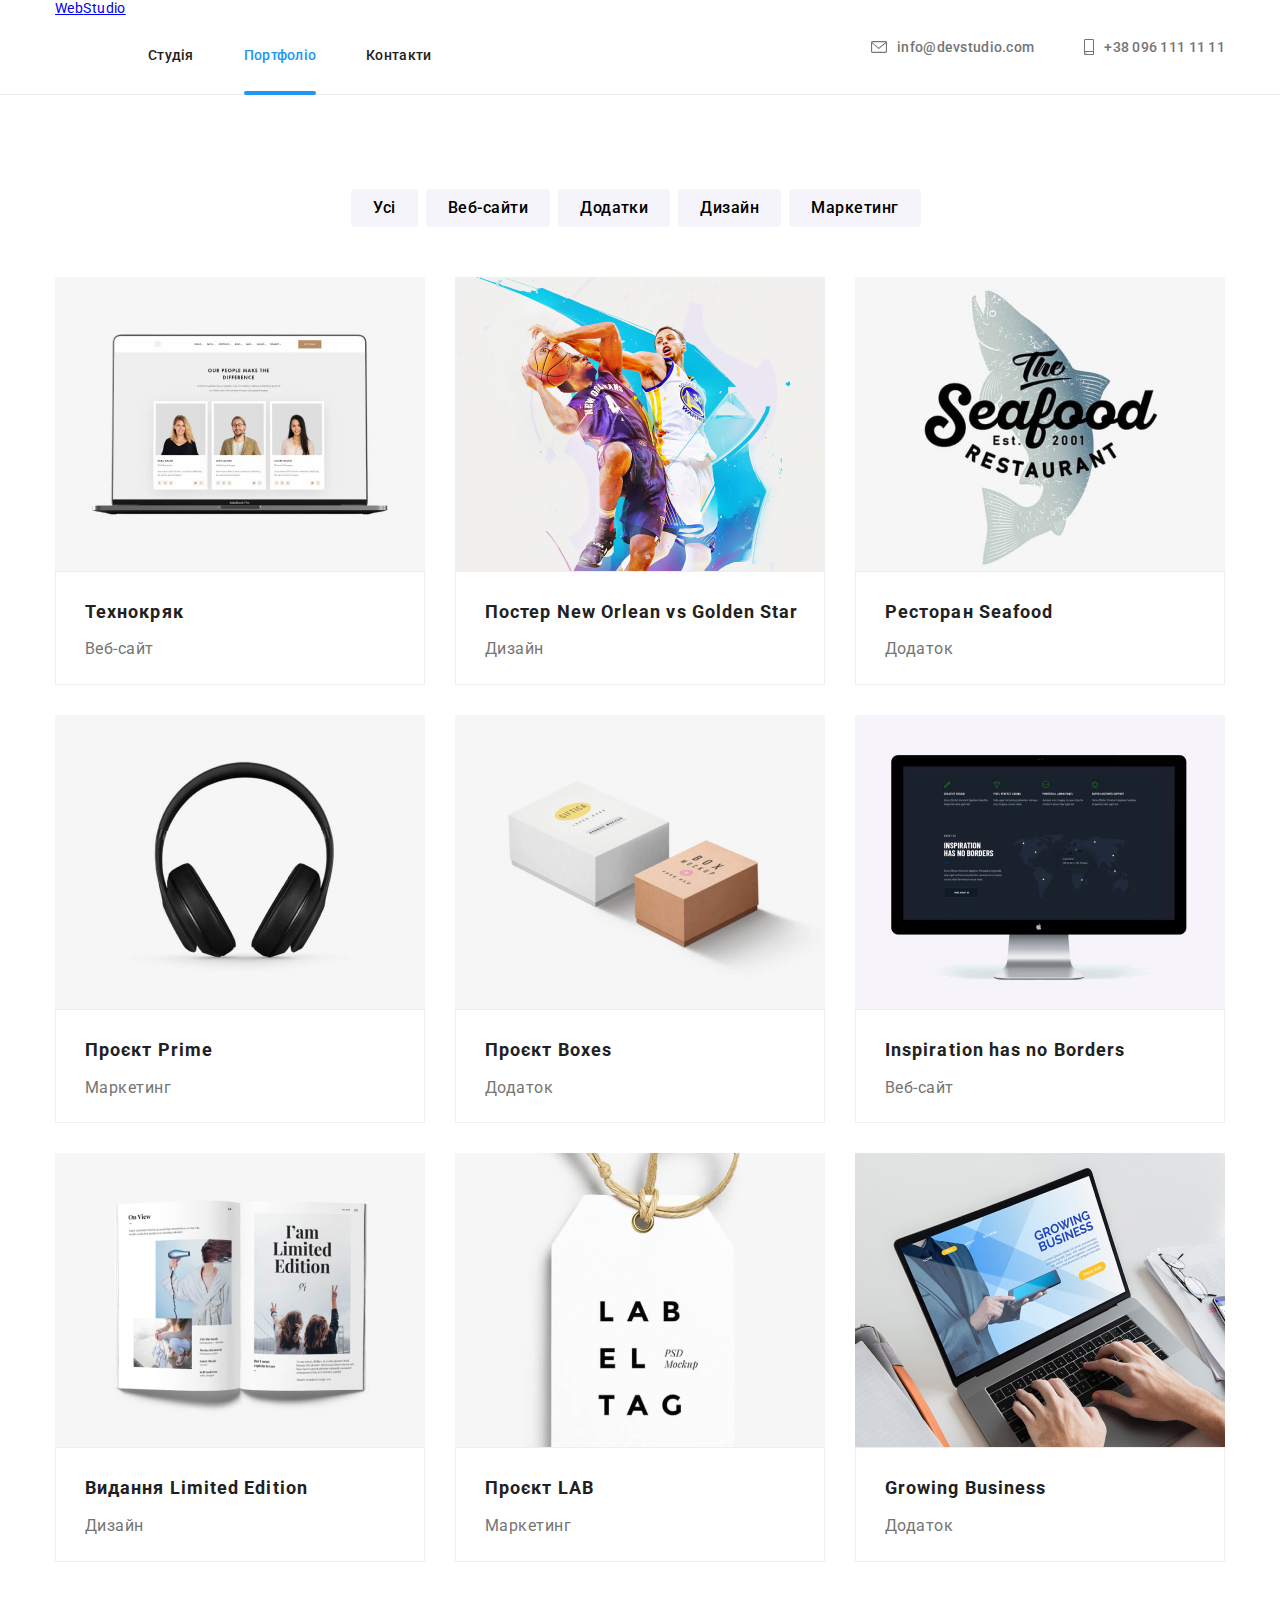
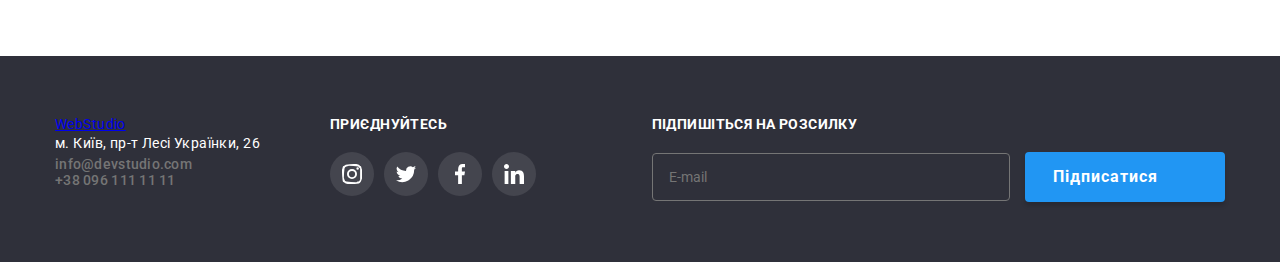
==== commit a83996e2: "Update portfolio.html" ====
--- a/portfolio.html
+++ b/portfolio.html
@@ -25,8 +25,8 @@
     <!-- Шапка сторінки -->
     <header class="header">
       <div class="container">
-        <nav class="header-container">
-          <a class="logo" href="index.html"><span>Web</span>Studio</a>
+        <nav class="header__container">
+          <a class="header__logo" href="index.html"><span>Web</span>Studio</a>
 
           <ul class="site-nav list">
             <li>
@@ -320,8 +320,8 @@
     <footer class="footer">
       <div class="container footer-container">
         <div>
-          <a class="footer-logo" href="index.html"><span>Web</span>Studio</a>
-          <address class="footer-address">
+          <a class="footer__logo" href="index.html"><span>Web</span>Studio</a>
+          <address class="footer__address">
             <ul class="list">
               <li class="address address-map">
                 <a
@@ -333,13 +333,13 @@
               </li>
               <li>
                 <a
-                  class="address-link footer-address"
+                  class="address-link footer__address"
                   href="mailto:info@devstudio.com"
                   >info@devstudio.com</a
                 >
               </li>
               <li>
-                <a class="address-link footer-address" href="tel:+380961111111"
+                <a class="address-link footer__address" href="tel:+380961111111"
                   >+38 096 111 11 11</a
                 >
               </li>
@@ -490,7 +490,7 @@
 
         <div class="footer-policy">
           <h3 class="footer-policy-title">Підпишіться на розсилку</h3>
-          <div class="footer-policy-box">
+          <form class="footer-policy-box">
             <label for="email">
               <input type="email" id="email" placeholder="E-mail" />
 
@@ -507,7 +507,7 @@
                 </svg>
               </button>
             </label>
-          </div>
+          </form>
         </div>
       </div>
     </footer>
--- a/css/styles.css
+++ b/css/styles.css
@@ -392,6 +392,7 @@
   padding-left: 41px;
   border: 1px solid rgba(33, 33, 33, 0.2);
   border-radius: 4px;
+  outline: transparent;
 }
 
 .register-field:hover {
@@ -416,7 +417,7 @@
   position: absolute;
   bottom: 13px;
   left: 14px;
-  width: 18px; 
+  width: 18px;
   transition: fill 250ms var(--timing-function);
 }
 
@@ -426,6 +427,10 @@
 
 .register-text {
   margin-bottom: 4px;
+}
+
+.comment-field {
+  margin-bottom: 20px;
 }
 
 .comment {
@@ -434,20 +439,6 @@
   padding: 12px 16px;
 }
 
-/* .icon-checked{
-  opacity: 0;
-  transition: opacity 250ms var(--timing-function);
-}
-.icon-unchecked{
-  transition: opacity 250ms var(--timing-function);
-}
-.register-form-checkbox:checked + .register-form-icons .icon-checked{
-  opacity: 1;
-}
-.register-form-checkbox:checked + .register-form-icons .icon-unchecked{
-  opacity: 0;
-} */
-
 .policy-text {
   display: flex;
   position: relative;
@@ -461,7 +452,10 @@
 }
 
 .policy {
-  line-height: calc(24 / 14); 
+  display: flex;
+  align-items: center;
+  justify-content: center;
+  line-height: calc(24 / 14);
 }
 
 .policy-text label {
@@ -475,6 +469,44 @@
 
 .policy-link {
   color: var(--accent-color);
+}
+
+.register-form-checkbox {
+  -webkit-appearance: none;
+  -moz-appearance: none;
+  appearance: none;
+
+  position: absolute;
+  width: 1px;
+  height: 1px;
+  margin: -1px;
+  border: 0;
+  padding: 0;
+  white-space: nowrap;
+  clip-path: inset(100%);
+  clip: rect(0 0 0 0);
+  overflow: hidden;
+}
+
+.icon-checked {
+  display: inline-block;
+  width: 16px;
+  height: 15px;
+  margin-right: 8px;
+
+  border: 2px solid var(--link-color);
+  border-radius: 2px;
+}
+
+.register-form-checkbox:checked + .icon-checked {
+  border-color: var(--accent-color);
+  background-color: var(--accent-color);
+  background-image: url(../images/checked.svg);
+  background-size: contain;
+  background-position: center;
+  background-origin: border-box;
+
+  transition: border 250ms var(--timing-function);
 }
 
 .form-button {
@@ -485,7 +517,7 @@
   border-radius: 4px;
   padding: 10px 52px;
   margin: 0 auto;
-  margin-top: 20px;
+  margin-top: 30px;
 
   font-weight: 700;
   font-size: 16px;
@@ -508,7 +540,12 @@
   padding: 12px 16px;
   border: 1px solid rgba(33, 33, 33, 0.2);
   border-radius: 4px;
-  cursor: pointer;
+  outline: transparent;
+}
+
+textarea:hover {
+  border-color: var(--accent-color);
+  transition: border 250ms var(--timing-function);
 }
 
 .visually-hidden {
@@ -1000,9 +1037,7 @@
 }
 
 .footer-policy {
-  display: block;
-  margin: 0;
-  margin-left: 50px;
+  margin-left: auto;
 }
 
 .footer-policy-title {
@@ -1018,17 +1053,18 @@
   display: inline-flex;
   align-items: center;
   align-self: center;
+  margin-top: 20px;
 }
 
 .footer-policy input {
   width: 358px;
-  margin-top: 20px;
   margin-right: 12px;
   padding: 15px 16px;
 
   border: 1px solid var(--primary-text-color);
   background-color: var(--hero-background-color);
   border-radius: 4px;
+  color: var(--main-background-color);
 }
 
 .footer-button {
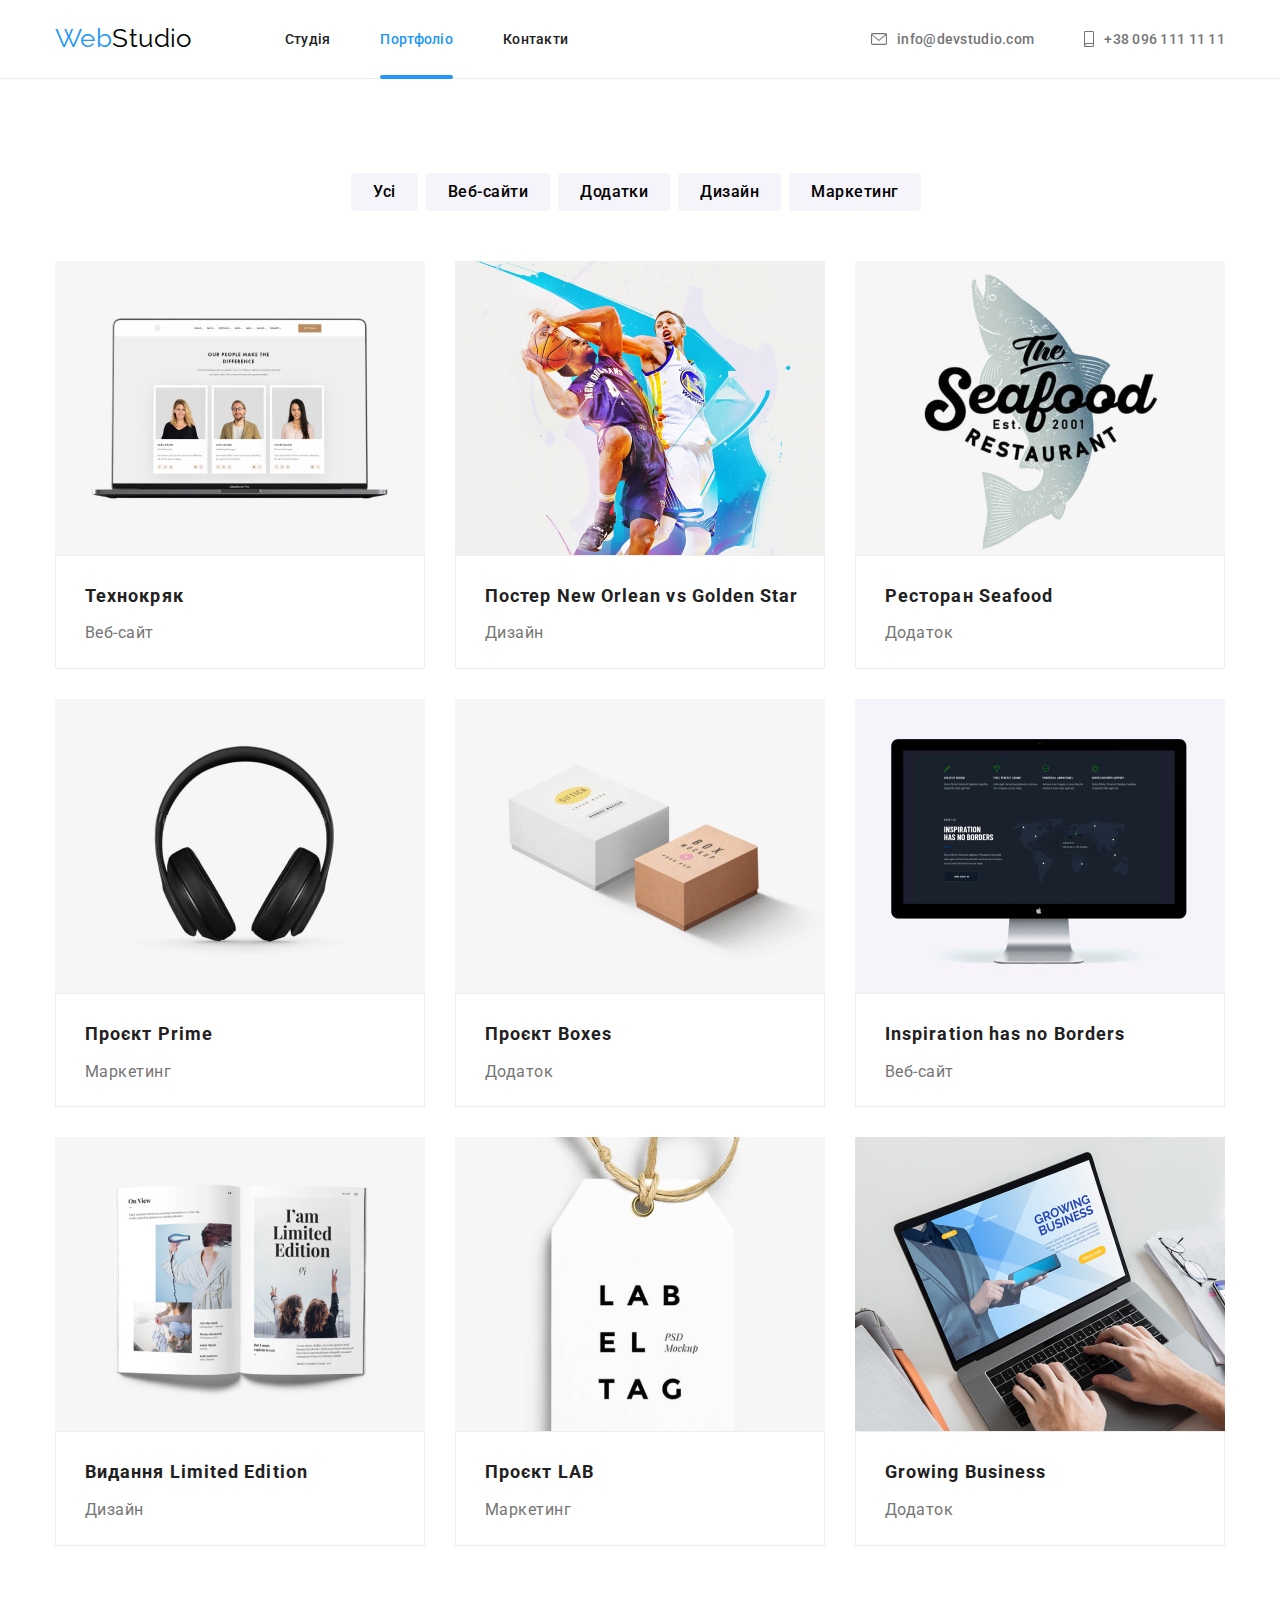
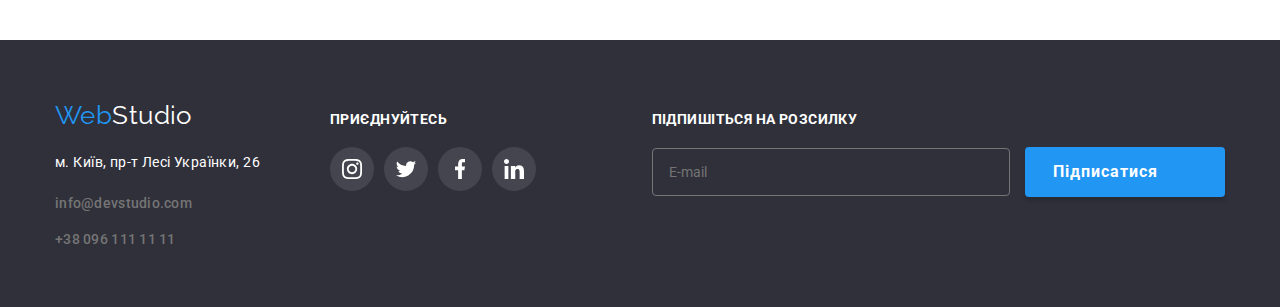
==== commit 076ace21: "Update portfolio.html" ====
--- a/portfolio.html
+++ b/portfolio.html
@@ -1,515 +1,421 @@
 <!DOCTYPE html>
 <html lang="en">
-  <head>
-    <meta charset="UTF-8" />
-    <meta http-equiv="X-UA-Compatible" content="IE=edge" />
-    <meta
-      name="viewport"
-      content="width=
-    , initial-scale=1.0"
-    />
-    <title>Portfolio</title>
-    <link rel="preconnect" href="https://fonts.googleapis.com" />
-    <link rel="preconnect" href="https://fonts.gstatic.com" crossorigin />
-    <link
-      href="https://fonts.googleapis.com/css2?family=Raleway:wght@700&family=Roboto:wght@400;500;700;900&display=swap"
-      rel="stylesheet"
-    />
-    <link
-      rel="stylesheet"
-      href="https://cdnjs.cloudflare.com/ajax/libs/modern-normalize/1.1.0/modern-normalize.min.css"
-    />
-    <link rel="stylesheet" href="./css/styles.css" />
-  </head>
-  <body>
-    <!-- Шапка сторінки -->
-    <header class="header">
+
+<head>
+  <meta charset="UTF-8" />
+  <meta http-equiv="X-UA-Compatible" content="IE=edge" />
+  <meta name="viewport" content="width=
+    , initial-scale=1.0" />
+  <title>Portfolio</title>
+  <link rel="preconnect" href="https://fonts.googleapis.com" />
+  <link rel="preconnect" href="https://fonts.gstatic.com" crossorigin />
+  <link href="https://fonts.googleapis.com/css2?family=Raleway:wght@700&family=Roboto:wght@400;500;700;900&display=swap"
+    rel="stylesheet" />
+  <link rel="stylesheet"
+    href="https://cdnjs.cloudflare.com/ajax/libs/modern-normalize/1.1.0/modern-normalize.min.css" />
+  <link rel="stylesheet" href="./css/styles.css" />
+</head>
+
+<body>
+  <!-- Шапка сторінки -->
+  <header class="header">
+    <div class="container">
+      <nav class="header__container">
+        <a class="header__logo" href="index.html"><span>Web</span>Studio</a>
+
+        <ul class="site-nav list">
+          <li>
+            <a class="link nav-link" href="index.html">Студія</a>
+          </li>
+          <li>
+            <a class="link nav-link current nav-link-active" href="portfolio.html">Портфоліо</a>
+          </li>
+          <li><a class="link nav-link" href="">Контакти</a></li>
+        </ul>
+      </nav>
+      <ul class="address-nav">
+        <li class="address item">
+          <a class="address__link" href="mailto:info@devstudio.com">
+            <svg class="icon" width="16" height="12">
+              <use href="./images/symbol-defs.svg#envelope">
+                <svg viewBox="0 0 16 12" xmlns="http://www.w3.org/2000/svg">
+                  <path
+                    d="M14.5 0H1.50001C0.672854 0 0 0.672853 0 1.50001V10.5C0 11.3271 0.672854 12 1.50001 12H14.5C15.3271 12 16 11.3271 16 10.5V1.50001C16 0.672853 15.3271 0 14.5 0ZM14.5 0.999994C14.5679 0.999994 14.6325 1.01409 14.6916 1.0387L8 6.83838L1.30833 1.0387C1.36742 1.01412 1.43204 0.999994 1.49998 0.999994H14.5ZM14.5 11H1.50001C1.22414 11 0.999996 10.7759 0.999996 10.5V2.09521L7.67236 7.87792C7.76661 7.95944 7.8833 7.99999 8 7.99999C8.1167 7.99999 8.23339 7.95948 8.32764 7.87792L15 2.09521V10.5C15 10.7759 14.7759 11 14.5 11Z" />
+                </svg>
+              </use>
+            </svg>
+            info@devstudio.com</a>
+        </li>
+        <li class="address item">
+          <a class="address__link" href="tel:+380961111111">
+            <svg class="icon" width="10" height="16">
+              <use href="./images/symbol-defs.svg#smartphone">
+                <svg width="10" height="16" viewBox="0 0 10 16" xmlns="http://www.w3.org/2000/svg">
+                  <path
+                    d="M8.5 0H1.5C0.672848 0 0 0.672848 0 1.5V14.5C0 15.3272 0.672848 16 1.5 16H8.5C9.32715 16 10 15.3272 10 14.5V1.5C10 0.672848 9.32715 0 8.5 0ZM1.5 1H8.5C8.77588 1 9 1.22412 9 1.5V12H1V1.5C1 1.22412 1.22412 1 1.5 1ZM8.5 15H1.5C1.22412 15 1 14.7759 1 14.5V13H9V14.5C9 14.7759 8.77588 15 8.5 15Z" />
+                  <path
+                    d="M2.35355 13.7389C2.54882 13.9213 2.54882 14.2169 2.35355 14.3992C2.15828 14.5816 1.84172 14.5816 1.64645 14.3992C1.45118 14.2169 1.45118 13.9213 1.64645 13.7389C1.84172 13.5566 2.15828 13.5566 2.35355 13.7389Z" />
+                </svg>
+              </use>
+            </svg>
+            +38 096 111 11 11</a>
+        </li>
+      </ul>
+    </div>
+  </header>
+
+  <!-- Портфоліо -->
+  <main>
+    <section>
       <div class="container">
-        <nav class="header__container">
-          <a class="header__logo" href="index.html"><span>Web</span>Studio</a>
-
-          <ul class="site-nav list">
-            <li>
-              <a class="link nav-link" href="index.html">Студія</a>
+        <h1 class="visually-hidden">Портфоліо</h1>
+        <ul class="buttons-list">
+          <li class="button-list">
+            <button class="button" type="button">Усі</button>
+          </li>
+          <li class="button-list">
+            <button class="button" type="button">Веб-сайти</button>
+          </li>
+          <li class="button-list">
+            <button class="button" type="button">Додатки</button>
+          </li>
+          <li class="button-list">
+            <button class="button" type="button">Дизайн</button>
+          </li>
+          <li class="button-list">
+            <button class="button" type="button">Маркетинг</button>
+          </li>
+        </ul>
+
+        <h2 class="visually-hidden">Проєкти</h2>
+        <ul class="project-cards list">
+          <li class="project-card">
+            <a class="card" href="">
+              <div class="project-img-text">
+                <img class="project-image" src="./images/project1.jpg" alt="Технокряк" />
+                <div class="project-overlay">
+                  <p class="project-overlay-text">
+                    Ресурс пропонує комплексні пропозиції з різним рівнем
+                    функціоналу та сервісів. Все це дозволить відвідувачу
+                    отримати вичерпні відомості про компанію чи приватну
+                    особу.
+                  </p>
+                </div>
+              </div>
+
+              <div class="project-text">
+                <h3 class="project-title">Технокряк</h3>
+                <p class="project-description">Веб-сайт</p>
+              </div>
+            </a>
+          </li>
+          <li class="project-card">
+            <a class="card" href="">
+              <div class="project-img-text">
+                <img src="./images/project2.jpg" alt="Постер New Orlean vs Golden Star" />
+
+                <div class="project-overlay">
+                  <p class="project-overlay-text">
+                    Ресурс пропонує комплексні пропозиції з різним рівнем
+                    функціоналу та сервісів. Все це дозволить відвідувачу
+                    отримати вичерпні відомості про компанію чи приватну
+                    особу.
+                  </p>
+                </div>
+              </div>
+
+              <div class="project-text">
+                <h3 class="project-title">
+                  Постер New Orlean vs Golden Star
+                </h3>
+                <p class="project-description">Дизайн</p>
+              </div>
+            </a>
+          </li>
+          <li class="project-card">
+            <a class="card" href="">
+              <div class="project-img-text">
+                <img src="./images/project3.jpg" alt="Ресторан Seafood" />
+
+                <div class="project-overlay">
+                  <p class="project-overlay-text">
+                    Ресурс пропонує комплексні пропозиції з різним рівнем
+                    функціоналу та сервісів. Все це дозволить відвідувачу
+                    отримати вичерпні відомості про компанію чи приватну
+                    особу.
+                  </p>
+                </div>
+              </div>
+
+              <div class="project-text">
+                <h3 class="project-title">Ресторан Seafood</h3>
+                <p class="project-description">Додаток</p>
+              </div>
+            </a>
+          </li>
+          <li class="project-card">
+            <a class="card" href="">
+              <div class="project-img-text">
+                <img src="./images/project4.jpg" alt="Проєкт Prime" />
+
+                <div class="project-overlay">
+                  <p class="project-overlay-text">
+                    Ресурс пропонує комплексні пропозиції з різним рівнем
+                    функціоналу та сервісів. Все це дозволить відвідувачу
+                    отримати вичерпні відомості про компанію чи приватну
+                    особу.
+                  </p>
+                </div>
+              </div>
+
+              <div class="project-text">
+                <h3 class="project-title">Проєкт Prime</h3>
+                <p class="project-description">Маркетинг</p>
+              </div>
+            </a>
+          </li>
+          <li class="project-card">
+            <a class="card" href="">
+              <div class="project-img-text">
+                <img src="./images/project5.jpg" alt="Проєкт Boxes" />
+
+                <div class="project-overlay">
+                  <p class="project-overlay-text">
+                    Ресурс пропонує комплексні пропозиції з різним рівнем
+                    функціоналу та сервісів. Все це дозволить відвідувачу
+                    отримати вичерпні відомості про компанію чи приватну
+                    особу.
+                  </p>
+                </div>
+              </div>
+
+              <div class="project-text">
+                <h3 class="project-title">Проєкт Boxes</h3>
+                <p class="project-description">Додаток</p>
+              </div>
+            </a>
+          </li>
+          <li class="project-card">
+            <a class="card" href="">
+              <div class="project-img-text">
+                <img src="./images/project6.jpg" alt="Inspiration has no Borders" />
+
+                <div class="project-overlay">
+                  <p class="project-overlay-text">
+                    Ресурс пропонує комплексні пропозиції з різним рівнем
+                    функціоналу та сервісів. Все це дозволить відвідувачу
+                    отримати вичерпні відомості про компанію чи приватну
+                    особу.
+                  </p>
+                </div>
+              </div>
+
+              <div class="project-text">
+                <h3 class="project-title">Inspiration has no Borders</h3>
+                <p class="project-description">Веб-сайт</p>
+              </div>
+            </a>
+          </li>
+          <li class="project-card">
+            <a class="card" href="">
+              <div class="project-img-text">
+                <img src="./images/project7.jpg" alt="Видання Limited Edition" />
+
+                <div class="project-overlay">
+                  <p class="project-overlay-text">
+                    Ресурс пропонує комплексні пропозиції з різним рівнем
+                    функціоналу та сервісів. Все це дозволить відвідувачу
+                    отримати вичерпні відомості про компанію чи приватну
+                    особу.
+                  </p>
+                </div>
+              </div>
+
+              <div class="project-text">
+                <h3 class="project-title">Видання Limited Edition</h3>
+                <p class="project-description">Дизайн</p>
+              </div>
+            </a>
+          </li>
+          <li class="project-card">
+            <a class="card" href="">
+              <div class="project-img-text">
+                <img src="./images/project8.jpg" alt="Проєкт LAB" />
+
+                <div class="project-overlay">
+                  <p class="project-overlay-text">
+                    Ресурс пропонує комплексні пропозиції з різним рівнем
+                    функціоналу та сервісів. Все це дозволить відвідувачу
+                    отримати вичерпні відомості про компанію чи приватну
+                    особу.
+                  </p>
+                </div>
+              </div>
+
+              <div class="project-text">
+                <h3 class="project-title">Проєкт LAB</h3>
+                <p class="project-description">Маркетинг</p>
+              </div>
+            </a>
+          </li>
+          <li class="project-card">
+            <a class="card" href="">
+              <div class="project-img-text">
+                <img src="./images/project9.jpg" alt="Growing Business" />
+
+                <div class="project-overlay">
+                  <p class="project-overlay-text">
+                    Ресурс пропонує комплексні пропозиції з різним рівнем
+                    функціоналу та сервісів. Все це дозволить відвідувачу
+                    отримати вичерпні відомості про компанію чи приватну
+                    особу.
+                  </p>
+                </div>
+              </div>
+
+              <div class="project-text">
+                <h3 class="project-title">Growing Business</h3>
+                <p class="project-description">Додаток</p>
+              </div>
+            </a>
+          </li>
+        </ul>
+      </div>
+    </section>
+  </main>
+
+  <!-- Підвал сторінки -->
+  <footer class="footer">
+    <div class="container footer-container">
+      <div>
+        <a class="footer__logo" href="index.html"><span>Web</span>Studio</a>
+        <address class="footer__address">
+          <ul class="list">
+            <li class="address address-map">
+              <a href="https://goo.gl/maps/eL6SmzWhfSrUjgz5A" target="_blank" rel="noreferrer noopener">м. Київ, пр-т
+                Лесі Українки, 26</a>
             </li>
             <li>
-              <a
-                class="link nav-link current nav-link-active"
-                href="portfolio.html"
-                >Портфоліо</a
-              >
+              <a class="address__link footer__address" href="mailto:info@devstudio.com">info@devstudio.com</a>
             </li>
-            <li><a class="link nav-link" href="">Контакти</a></li>
+            <li>
+              <a class="address__link footer__address" href="tel:+380961111111">+38 096 111 11 11</a>
+            </li>
           </ul>
-        </nav>
-        <ul class="address-nav">
-          <li class="address item">
-            <a class="address-link" href="mailto:info@devstudio.com">
-              <svg class="icon" width="16" height="12">
-                <use href="./images/symbol-defs.svg#envelope">
-                  <svg viewBox="0 0 16 12" xmlns="http://www.w3.org/2000/svg">
-                    <path
-                      d="M14.5 0H1.50001C0.672854 0 0 0.672853 0 1.50001V10.5C0 11.3271 0.672854 12 1.50001 12H14.5C15.3271 12 16 11.3271 16 10.5V1.50001C16 0.672853 15.3271 0 14.5 0ZM14.5 0.999994C14.5679 0.999994 14.6325 1.01409 14.6916 1.0387L8 6.83838L1.30833 1.0387C1.36742 1.01412 1.43204 0.999994 1.49998 0.999994H14.5ZM14.5 11H1.50001C1.22414 11 0.999996 10.7759 0.999996 10.5V2.09521L7.67236 7.87792C7.76661 7.95944 7.8833 7.99999 8 7.99999C8.1167 7.99999 8.23339 7.95948 8.32764 7.87792L15 2.09521V10.5C15 10.7759 14.7759 11 14.5 11Z"
-                    />
+        </address>
+      </div>
+      <div class="container-footer-icons">
+        <h3 class="footer-icon-title">ПРИЄДНУЙТЕСЬ</h3>
+        <ul class="socials list">
+          <li class="socials-item">
+            <a class="socials__link socials-link-footer" href="https://www.instagram.com/" target="_blank"
+              rel="noopener noreferrer" aria-label="Instagram">
+              <svg class="socials-icon-footer" width="20" height="20" viewBox="0 0 20 20"
+                xmlns="http://www.w3.org/2000/svg">
+                <g clip-path="url(#clip0_1_664)">
+                  <path
+                    d="M19.9804 5.88005C19.9336 4.81738 19.7617 4.0868 19.5156 3.45374C19.2616 2.78176 18.8709 2.18014 18.359 1.68002C17.8589 1.1721 17.2533 0.777435 16.5891 0.527447C15.9524 0.281274 15.2256 0.109427 14.163 0.0625732C13.0924 0.0117516 12.7525 0 10.0371 0C7.32173 0 6.98185 0.0117516 5.91521 0.0586052C4.85253 0.105459 4.12195 0.277459 3.48904 0.523479C2.81692 0.777435 2.2153 1.16814 1.71517 1.68002C1.20726 2.18014 0.812743 2.78573 0.562603 3.44992C0.31643 4.0868 0.144583 4.81341 0.0977294 5.87609C0.0469078 6.9467 0.0351562 7.28658 0.0351562 10.002C0.0351562 12.7173 0.0469078 13.0572 0.0937614 14.1239C0.140615 15.1865 0.312615 15.9171 0.558787 16.5502C0.812743 17.2221 1.20726 17.8238 1.71517 18.3239C2.2153 18.8318 2.82088 19.2265 3.48508 19.4765C4.12195 19.7226 4.84856 19.8945 5.91139 19.9413C6.97788 19.9883 7.31791 19.9999 10.0333 19.9999C12.7487 19.9999 13.0885 19.9883 14.1552 19.9413C15.2179 19.8945 15.9484 19.7226 16.5813 19.4765C17.9254 18.9568 18.9881 17.8941 19.5078 16.5502C19.7538 15.9133 19.9258 15.1865 19.9727 14.1239C20.0195 13.0572 20.0313 12.7173 20.0313 10.002C20.0313 7.28658 20.0273 6.9467 19.9804 5.88005ZM18.1794 14.0457C18.1364 15.0225 17.9723 15.5499 17.8356 15.9015C17.4995 16.7728 16.808 17.4643 15.9367 17.8004C15.5851 17.9372 15.0538 18.1012 14.0809 18.1441C13.026 18.1911 12.7096 18.2027 10.0411 18.2027C7.37255 18.2027 7.05221 18.1911 6.00113 18.1441C5.02438 18.1012 4.49693 17.9372 4.1453 17.8004C3.71171 17.6402 3.31704 17.3862 2.9967 17.0541C2.6646 16.7298 2.41065 16.3391 2.2504 15.9055C2.11365 15.5539 1.94959 15.0225 1.90671 14.0497C1.8597 12.9948 1.8481 12.6783 1.8481 10.0097C1.8481 7.34122 1.8597 7.02087 1.90671 5.96995C1.94959 4.99319 2.11365 4.46575 2.2504 4.11412C2.41065 3.68038 2.6646 3.28586 3.00067 2.96536C3.32483 2.63327 3.71553 2.37931 4.14927 2.21921C4.5009 2.08247 5.03231 1.9184 6.0051 1.87537C7.05999 1.82851 7.37652 1.81676 10.0449 1.81676C12.7174 1.81676 13.0337 1.82851 14.0848 1.87537C15.0616 1.9184 15.589 2.08247 15.9407 2.21921C16.3742 2.37931 16.7689 2.63327 17.0893 2.96536C17.4213 3.28967 17.6753 3.68038 17.8356 4.11412C17.9723 4.46575 18.1364 4.99701 18.1794 5.96995C18.2263 7.02484 18.238 7.34122 18.238 10.0097C18.238 12.6783 18.2263 12.9908 18.1794 14.0457Z" />
+                  <path
+                    d="M10.0371 4.8642C7.20074 4.8642 4.89941 7.16537 4.89941 10.0019C4.89941 12.8385 7.20074 15.1396 10.0371 15.1396C12.8737 15.1396 15.1749 12.8385 15.1749 10.0019C15.1749 7.16537 12.8737 4.8642 10.0371 4.8642ZM10.0371 13.3346C8.19702 13.3346 6.70442 11.8422 6.70442 10.0019C6.70442 8.16165 8.19702 6.66921 10.0371 6.66921C11.8774 6.66921 13.3698 8.16165 13.3698 10.0019C13.3698 11.8422 11.8774 13.3346 10.0371 13.3346Z" />
+                  <path
+                    d="M16.5775 4.6611C16.5775 5.32346 16.0404 5.86052 15.3779 5.86052C14.7155 5.86052 14.1785 5.32346 14.1785 4.6611C14.1785 3.99858 14.7155 3.46167 15.3779 3.46167C16.0404 3.46167 16.5775 3.99858 16.5775 4.6611Z" />
+                </g>
+                <defs>
+                  <clipPath id="clip0_1_664">
+                    <rect width="20" height="20" />
+                  </clipPath>
+                </defs>
+              </svg>
+            </a>
+          </li>
+          <li>
+            <a class="socials__link socials-link-footer" href="https://twitter.com/home" target="_blank"
+              rel="noopener noreferrer" aria-label="Twitter">
+              <svg class="socials-icon-footer" width="20" height="20">
+                <use href="./images/symbol-defs.svg#twitter">
+                  <svg width="20" height="20" viewBox="0 0 20 20" xmlns="http://www.w3.org/2000/svg">
+                    <g clip-path="url(#clip0_1_658)">
+                      <path
+                        d="M20 3.79875C19.2563 4.125 18.4637 4.34125 17.6375 4.44625C18.4875 3.93875 19.1363 3.14125 19.4412 2.18C18.6488 2.6525 17.7738 2.98625 16.8412 3.1725C16.0887 2.37125 15.0162 1.875 13.8462 1.875C11.5763 1.875 9.74875 3.7175 9.74875 5.97625C9.74875 6.30125 9.77625 6.61375 9.84375 6.91125C6.435 6.745 3.41875 5.11125 1.3925 2.6225C1.03875 3.23625 0.83125 3.93875 0.83125 4.695C0.83125 6.115 1.5625 7.37375 2.6525 8.1025C1.99375 8.09 1.3475 7.89875 0.8 7.5975C0.8 7.61 0.8 7.62625 0.8 7.6425C0.8 9.635 2.22125 11.29 4.085 11.6712C3.75125 11.7625 3.3875 11.8062 3.01 11.8062C2.7475 11.8062 2.4825 11.7913 2.23375 11.7362C2.765 13.36 4.2725 14.5538 6.065 14.5925C4.67 15.6838 2.89875 16.3412 0.98125 16.3412C0.645 16.3412 0.3225 16.3263 0 16.285C1.81625 17.4563 3.96875 18.125 6.29 18.125C13.835 18.125 17.96 11.875 17.96 6.4575C17.96 6.27625 17.9538 6.10125 17.945 5.9275C18.7588 5.35 19.4425 4.62875 20 3.79875Z" />
+                    </g>
+                    <defs>
+                      <clipPath id="clip0_1_658">
+                        <rect width="20" height="20" />
+                      </clipPath>
+                    </defs>
                   </svg>
                 </use>
               </svg>
-              info@devstudio.com</a
-            >
-          </li>
-          <li class="address item">
-            <a class="address-link" href="tel:+380961111111">
-              <svg class="icon" width="10" height="16">
-                <use href="./images/symbol-defs.svg#smartphone">
-                  <svg
-                    width="10"
-                    height="16"
-                    viewBox="0 0 10 16"
-                    xmlns="http://www.w3.org/2000/svg"
-                  >
-                    <path
-                      d="M8.5 0H1.5C0.672848 0 0 0.672848 0 1.5V14.5C0 15.3272 0.672848 16 1.5 16H8.5C9.32715 16 10 15.3272 10 14.5V1.5C10 0.672848 9.32715 0 8.5 0ZM1.5 1H8.5C8.77588 1 9 1.22412 9 1.5V12H1V1.5C1 1.22412 1.22412 1 1.5 1ZM8.5 15H1.5C1.22412 15 1 14.7759 1 14.5V13H9V14.5C9 14.7759 8.77588 15 8.5 15Z"
-                    />
-                    <path
-                      d="M2.35355 13.7389C2.54882 13.9213 2.54882 14.2169 2.35355 14.3992C2.15828 14.5816 1.84172 14.5816 1.64645 14.3992C1.45118 14.2169 1.45118 13.9213 1.64645 13.7389C1.84172 13.5566 2.15828 13.5566 2.35355 13.7389Z"
-                    />
+            </a>
+          </li>
+          <li>
+            <a class="socials__link socials-link-footer" href="https://www.facebook.com/" target="_blank"
+              rel="noopener noreferrer" aria-label="Facebook">
+              <svg class="socials-icon-footer" width="20" height="20">
+                <use href="./images/symbol-defs.svg#facebook">
+                  <svg width="20" height="20" viewBox="0 0 20 20" xmlns="http://www.w3.org/2000/svg">
+                    <g clip-path="url(#clip0_1_654)">
+                      <path
+                        d="M13.3309 3.32083H15.1567V0.140833C14.8417 0.0975 13.7584 0 12.4967 0C9.86422 0 8.06088 1.65583 8.06088 4.69917V7.5H5.15588V11.055H8.06088V20H11.6226V11.0558H14.4101L14.8526 7.50083H11.6217V5.05167C11.6226 4.02417 11.8992 3.32083 13.3309 3.32083Z" />
+                    </g>
+                    <defs>
+                      <clipPath id="clip0_1_654">
+                        <rect width="20" height="20" />
+                      </clipPath>
+                    </defs>
                   </svg>
                 </use>
               </svg>
-              +38 096 111 11 11</a
-            >
+            </a>
+          </li>
+          <li>
+            <a class="socials__link socials-link-footer" href="https://www.linkedin.com/" target="_blank"
+              rel="noopener noreferrer" aria-label="Linkedin">
+              <svg class="socials-icon-footer" width="20" height="20">
+                <use href="./images/symbol-defs.svg#linkedin">
+                  <svg width="20" height="20" viewBox="0 0 20 20" xmlns="http://www.w3.org/2000/svg">
+                    <g clip-path="url(#clip0_1_648)">
+                      <path
+                        d="M19.9951 20V19.9992H20.0001V12.6642C20.0001 9.07587 19.2276 6.31171 15.0326 6.31171C13.0159 6.31171 11.6626 7.41837 11.1101 8.46754H11.0517V6.64671H7.07422V19.9992H11.2159V13.3875C11.2159 11.6467 11.5459 9.96337 13.7017 9.96337C15.8259 9.96337 15.8576 11.95 15.8576 13.4992V20H19.9951Z" />
+                      <path d="M0.329956 6.64746H4.47662V20H0.329956V6.64746Z" />
+                      <path
+                        d="M2.40167 0C1.07583 0 0 1.07583 0 2.40167C0 3.7275 1.07583 4.82583 2.40167 4.82583C3.7275 4.82583 4.80333 3.7275 4.80333 2.40167C4.8025 1.07583 3.72667 0 2.40167 0V0Z" />
+                    </g>
+                    <defs>
+                      <clipPath id="clip0_1_648">
+                        <rect width="20" height="20" />
+                      </clipPath>
+                    </defs>
+                  </svg>
+                </use>
+              </svg>
+            </a>
           </li>
         </ul>
       </div>
-    </header>
-
-    <!-- Портфоліо -->
-    <main>
-      <section>
-        <div class="container">
-          <h1 class="visually-hidden">Портфоліо</h1>
-          <ul class="buttons-list">
-            <li class="button-list">
-              <button class="button" type="button">Усі</button>
-            </li>
-            <li class="button-list">
-              <button class="button" type="button">Веб-сайти</button>
-            </li>
-            <li class="button-list">
-              <button class="button" type="button">Додатки</button>
-            </li>
-            <li class="button-list">
-              <button class="button" type="button">Дизайн</button>
-            </li>
-            <li class="button-list">
-              <button class="button" type="button">Маркетинг</button>
-            </li>
-          </ul>
-
-          <h2 class="visually-hidden">Проєкти</h2>
-          <ul class="project-cards list">
-            <li class="project-card">
-              <a class="card" href="">
-                <div class="project-img-text">
-                  <img
-                    class="project-image"
-                    src="./images/project1.jpg"
-                    alt="Технокряк"
-                  />
-                  <div class="project-overlay">
-                    <p class="project-overlay-text">
-                      Ресурс пропонує комплексні пропозиції з різним рівнем
-                      функціоналу та сервісів. Все це дозволить відвідувачу
-                      отримати вичерпні відомості про компанію чи приватну
-                      особу.
-                    </p>
-                  </div>
-                </div>
-
-                <div class="project-text">
-                  <h3 class="project-title">Технокряк</h3>
-                  <p class="project-description">Веб-сайт</p>
-                </div>
-              </a>
-            </li>
-            <li class="project-card">
-              <a class="card" href="">
-                <div class="project-img-text">
-                  <img
-                    src="./images/project2.jpg"
-                    alt="Постер New Orlean vs Golden Star"
-                  />
-
-                  <div class="project-overlay">
-                    <p class="project-overlay-text">
-                      Ресурс пропонує комплексні пропозиції з різним рівнем
-                      функціоналу та сервісів. Все це дозволить відвідувачу
-                      отримати вичерпні відомості про компанію чи приватну
-                      особу.
-                    </p>
-                  </div>
-                </div>
-
-                <div class="project-text">
-                  <h3 class="project-title">
-                    Постер New Orlean vs Golden Star
-                  </h3>
-                  <p class="project-description">Дизайн</p>
-                </div>
-              </a>
-            </li>
-            <li class="project-card">
-              <a class="card" href="">
-                <div class="project-img-text">
-                  <img src="./images/project3.jpg" alt="Ресторан Seafood" />
-
-                  <div class="project-overlay">
-                    <p class="project-overlay-text">
-                      Ресурс пропонує комплексні пропозиції з різним рівнем
-                      функціоналу та сервісів. Все це дозволить відвідувачу
-                      отримати вичерпні відомості про компанію чи приватну
-                      особу.
-                    </p>
-                  </div>
-                </div>
-
-                <div class="project-text">
-                  <h3 class="project-title">Ресторан Seafood</h3>
-                  <p class="project-description">Додаток</p>
-                </div>
-              </a>
-            </li>
-            <li class="project-card">
-              <a class="card" href="">
-                <div class="project-img-text">
-                  <img src="./images/project4.jpg" alt="Проєкт Prime" />
-
-                  <div class="project-overlay">
-                    <p class="project-overlay-text">
-                      Ресурс пропонує комплексні пропозиції з різним рівнем
-                      функціоналу та сервісів. Все це дозволить відвідувачу
-                      отримати вичерпні відомості про компанію чи приватну
-                      особу.
-                    </p>
-                  </div>
-                </div>
-
-                <div class="project-text">
-                  <h3 class="project-title">Проєкт Prime</h3>
-                  <p class="project-description">Маркетинг</p>
-                </div>
-              </a>
-            </li>
-            <li class="project-card">
-              <a class="card" href="">
-                <div class="project-img-text">
-                  <img src="./images/project5.jpg" alt="Проєкт Boxes" />
-
-                  <div class="project-overlay">
-                    <p class="project-overlay-text">
-                      Ресурс пропонує комплексні пропозиції з різним рівнем
-                      функціоналу та сервісів. Все це дозволить відвідувачу
-                      отримати вичерпні відомості про компанію чи приватну
-                      особу.
-                    </p>
-                  </div>
-                </div>
-
-                <div class="project-text">
-                  <h3 class="project-title">Проєкт Boxes</h3>
-                  <p class="project-description">Додаток</p>
-                </div>
-              </a>
-            </li>
-            <li class="project-card">
-              <a class="card" href="">
-                <div class="project-img-text">
-                  <img
-                    src="./images/project6.jpg"
-                    alt="Inspiration has no Borders"
-                  />
-
-                  <div class="project-overlay">
-                    <p class="project-overlay-text">
-                      Ресурс пропонує комплексні пропозиції з різним рівнем
-                      функціоналу та сервісів. Все це дозволить відвідувачу
-                      отримати вичерпні відомості про компанію чи приватну
-                      особу.
-                    </p>
-                  </div>
-                </div>
-
-                <div class="project-text">
-                  <h3 class="project-title">Inspiration has no Borders</h3>
-                  <p class="project-description">Веб-сайт</p>
-                </div>
-              </a>
-            </li>
-            <li class="project-card">
-              <a class="card" href="">
-                <div class="project-img-text">
-                  <img
-                    src="./images/project7.jpg"
-                    alt="Видання Limited Edition"
-                  />
-
-                  <div class="project-overlay">
-                    <p class="project-overlay-text">
-                      Ресурс пропонує комплексні пропозиції з різним рівнем
-                      функціоналу та сервісів. Все це дозволить відвідувачу
-                      отримати вичерпні відомості про компанію чи приватну
-                      особу.
-                    </p>
-                  </div>
-                </div>
-
-                <div class="project-text">
-                  <h3 class="project-title">Видання Limited Edition</h3>
-                  <p class="project-description">Дизайн</p>
-                </div>
-              </a>
-            </li>
-            <li class="project-card">
-              <a class="card" href="">
-                <div class="project-img-text">
-                  <img src="./images/project8.jpg" alt="Проєкт LAB" />
-
-                  <div class="project-overlay">
-                    <p class="project-overlay-text">
-                      Ресурс пропонує комплексні пропозиції з різним рівнем
-                      функціоналу та сервісів. Все це дозволить відвідувачу
-                      отримати вичерпні відомості про компанію чи приватну
-                      особу.
-                    </p>
-                  </div>
-                </div>
-
-                <div class="project-text">
-                  <h3 class="project-title">Проєкт LAB</h3>
-                  <p class="project-description">Маркетинг</p>
-                </div>
-              </a>
-            </li>
-            <li class="project-card">
-              <a class="card" href="">
-                <div class="project-img-text">
-                  <img src="./images/project9.jpg" alt="Growing Business" />
-
-                  <div class="project-overlay">
-                    <p class="project-overlay-text">
-                      Ресурс пропонує комплексні пропозиції з різним рівнем
-                      функціоналу та сервісів. Все це дозволить відвідувачу
-                      отримати вичерпні відомості про компанію чи приватну
-                      особу.
-                    </p>
-                  </div>
-                </div>
-
-                <div class="project-text">
-                  <h3 class="project-title">Growing Business</h3>
-                  <p class="project-description">Додаток</p>
-                </div>
-              </a>
-            </li>
-          </ul>
-        </div>
-      </section>
-    </main>
-
-    <!-- Підвал сторінки -->
-    <footer class="footer">
-      <div class="container footer-container">
-        <div>
-          <a class="footer__logo" href="index.html"><span>Web</span>Studio</a>
-          <address class="footer__address">
-            <ul class="list">
-              <li class="address address-map">
-                <a
-                  href="https://goo.gl/maps/eL6SmzWhfSrUjgz5A"
-                  target="_blank"
-                  rel="noreferrer noopener"
-                  >м. Київ, пр-т Лесі Українки, 26</a
-                >
-              </li>
-              <li>
-                <a
-                  class="address-link footer__address"
-                  href="mailto:info@devstudio.com"
-                  >info@devstudio.com</a
-                >
-              </li>
-              <li>
-                <a class="address-link footer__address" href="tel:+380961111111"
-                  >+38 096 111 11 11</a
-                >
-              </li>
-            </ul>
-          </address>
-        </div>
-        <div class="container-footer-icons">
-          <h3 class="footer-icon-title">ПРИЄДНУЙТЕСЬ</h3>
-          <ul class="socials list">
-            <li class="socials-item">
-              <a
-                class="socials-link socials-link-footer"
-                href="https://www.instagram.com/"
-                target="_blank"
-                rel="noopener noreferrer"
-                aria-label="Instagram"
-              >
-                <svg class="socials-icon-footer" width="20" height="20">
-                  <use href="./images/symbol-defs.svg#instagram">
-                    <svg
-                      width="20"
-                      height="20"
-                      viewBox="0 0 20 20"
-                      xmlns="http://www.w3.org/2000/svg"
-                    >
-                      <g clip-path="url(#clip0_1_664)">
-                        <path
-                          d="M19.9804 5.88005C19.9336 4.81738 19.7617 4.0868 19.5156 3.45374C19.2616 2.78176 18.8709 2.18014 18.359 1.68002C17.8589 1.1721 17.2533 0.777435 16.5891 0.527447C15.9524 0.281274 15.2256 0.109427 14.163 0.0625732C13.0924 0.0117516 12.7525 0 10.0371 0C7.32173 0 6.98185 0.0117516 5.91521 0.0586052C4.85253 0.105459 4.12195 0.277459 3.48904 0.523479C2.81692 0.777435 2.2153 1.16814 1.71517 1.68002C1.20726 2.18014 0.812743 2.78573 0.562603 3.44992C0.31643 4.0868 0.144583 4.81341 0.0977294 5.87609C0.0469078 6.9467 0.0351562 7.28658 0.0351562 10.002C0.0351562 12.7173 0.0469078 13.0572 0.0937614 14.1239C0.140615 15.1865 0.312615 15.9171 0.558787 16.5502C0.812743 17.2221 1.20726 17.8238 1.71517 18.3239C2.2153 18.8318 2.82088 19.2265 3.48508 19.4765C4.12195 19.7226 4.84856 19.8945 5.91139 19.9413C6.97788 19.9883 7.31791 19.9999 10.0333 19.9999C12.7487 19.9999 13.0885 19.9883 14.1552 19.9413C15.2179 19.8945 15.9484 19.7226 16.5813 19.4765C17.9254 18.9568 18.9881 17.8941 19.5078 16.5502C19.7538 15.9133 19.9258 15.1865 19.9727 14.1239C20.0195 13.0572 20.0313 12.7173 20.0313 10.002C20.0313 7.28658 20.0273 6.9467 19.9804 5.88005ZM18.1794 14.0457C18.1364 15.0225 17.9723 15.5499 17.8356 15.9015C17.4995 16.7728 16.808 17.4643 15.9367 17.8004C15.5851 17.9372 15.0538 18.1012 14.0809 18.1441C13.026 18.1911 12.7096 18.2027 10.0411 18.2027C7.37255 18.2027 7.05221 18.1911 6.00113 18.1441C5.02438 18.1012 4.49693 17.9372 4.1453 17.8004C3.71171 17.6402 3.31704 17.3862 2.9967 17.0541C2.6646 16.7298 2.41065 16.3391 2.2504 15.9055C2.11365 15.5539 1.94959 15.0225 1.90671 14.0497C1.8597 12.9948 1.8481 12.6783 1.8481 10.0097C1.8481 7.34122 1.8597 7.02087 1.90671 5.96995C1.94959 4.99319 2.11365 4.46575 2.2504 4.11412C2.41065 3.68038 2.6646 3.28586 3.00067 2.96536C3.32483 2.63327 3.71553 2.37931 4.14927 2.21921C4.5009 2.08247 5.03231 1.9184 6.0051 1.87537C7.05999 1.82851 7.37652 1.81676 10.0449 1.81676C12.7174 1.81676 13.0337 1.82851 14.0848 1.87537C15.0616 1.9184 15.589 2.08247 15.9407 2.21921C16.3742 2.37931 16.7689 2.63327 17.0893 2.96536C17.4213 3.28967 17.6753 3.68038 17.8356 4.11412C17.9723 4.46575 18.1364 4.99701 18.1794 5.96995C18.2263 7.02484 18.238 7.34122 18.238 10.0097C18.238 12.6783 18.2263 12.9908 18.1794 14.0457Z"
-                        />
-                        <path
-                          d="M10.0371 4.8642C7.20074 4.8642 4.89941 7.16537 4.89941 10.0019C4.89941 12.8385 7.20074 15.1396 10.0371 15.1396C12.8737 15.1396 15.1749 12.8385 15.1749 10.0019C15.1749 7.16537 12.8737 4.8642 10.0371 4.8642ZM10.0371 13.3346C8.19702 13.3346 6.70442 11.8422 6.70442 10.0019C6.70442 8.16165 8.19702 6.66921 10.0371 6.66921C11.8774 6.66921 13.3698 8.16165 13.3698 10.0019C13.3698 11.8422 11.8774 13.3346 10.0371 13.3346Z"
-                        />
-                        <path
-                          d="M16.5775 4.6611C16.5775 5.32346 16.0404 5.86052 15.3779 5.86052C14.7155 5.86052 14.1785 5.32346 14.1785 4.6611C14.1785 3.99858 14.7155 3.46167 15.3779 3.46167C16.0404 3.46167 16.5775 3.99858 16.5775 4.6611Z"
-                        />
-                      </g>
-                      <defs>
-                        <clipPath id="clip0_1_664">
-                          <rect width="20" height="20" />
-                        </clipPath>
-                      </defs>
-                    </svg>
-                  </use>
-                </svg>
-              </a>
-            </li>
-            <li>
-              <a
-                class="socials-link socials-link-footer"
-                href="https://twitter.com/home"
-                target="_blank"
-                rel="noopener noreferrer"
-                aria-label="Twitter"
-              >
-                <svg class="socials-icon-footer" width="20" height="20">
-                  <use href="./images/symbol-defs.svg#twitter">
-                    <svg
-                      width="20"
-                      height="20"
-                      viewBox="0 0 20 20"
-                      xmlns="http://www.w3.org/2000/svg"
-                    >
-                      <g clip-path="url(#clip0_1_658)">
-                        <path
-                          d="M20 3.79875C19.2563 4.125 18.4637 4.34125 17.6375 4.44625C18.4875 3.93875 19.1363 3.14125 19.4412 2.18C18.6488 2.6525 17.7738 2.98625 16.8412 3.1725C16.0887 2.37125 15.0162 1.875 13.8462 1.875C11.5763 1.875 9.74875 3.7175 9.74875 5.97625C9.74875 6.30125 9.77625 6.61375 9.84375 6.91125C6.435 6.745 3.41875 5.11125 1.3925 2.6225C1.03875 3.23625 0.83125 3.93875 0.83125 4.695C0.83125 6.115 1.5625 7.37375 2.6525 8.1025C1.99375 8.09 1.3475 7.89875 0.8 7.5975C0.8 7.61 0.8 7.62625 0.8 7.6425C0.8 9.635 2.22125 11.29 4.085 11.6712C3.75125 11.7625 3.3875 11.8062 3.01 11.8062C2.7475 11.8062 2.4825 11.7913 2.23375 11.7362C2.765 13.36 4.2725 14.5538 6.065 14.5925C4.67 15.6838 2.89875 16.3412 0.98125 16.3412C0.645 16.3412 0.3225 16.3263 0 16.285C1.81625 17.4563 3.96875 18.125 6.29 18.125C13.835 18.125 17.96 11.875 17.96 6.4575C17.96 6.27625 17.9538 6.10125 17.945 5.9275C18.7588 5.35 19.4425 4.62875 20 3.79875Z"
-                        />
-                      </g>
-                      <defs>
-                        <clipPath id="clip0_1_658">
-                          <rect width="20" height="20" />
-                        </clipPath>
-                      </defs>
-                    </svg>
-                  </use>
-                </svg>
-              </a>
-            </li>
-            <li>
-              <a
-                class="socials-link socials-link-footer"
-                href="https://www.facebook.com/"
-                target="_blank"
-                rel="noopener noreferrer"
-                aria-label="Facebook"
-              >
-                <svg class="socials-icon-footer" width="20" height="20">
-                  <use href="./images/symbol-defs.svg#facebook">
-                    <svg
-                      width="20"
-                      height="20"
-                      viewBox="0 0 20 20"
-                      xmlns="http://www.w3.org/2000/svg"
-                    >
-                      <g clip-path="url(#clip0_1_654)">
-                        <path
-                          d="M13.3309 3.32083H15.1567V0.140833C14.8417 0.0975 13.7584 0 12.4967 0C9.86422 0 8.06088 1.65583 8.06088 4.69917V7.5H5.15588V11.055H8.06088V20H11.6226V11.0558H14.4101L14.8526 7.50083H11.6217V5.05167C11.6226 4.02417 11.8992 3.32083 13.3309 3.32083Z"
-                        />
-                      </g>
-                      <defs>
-                        <clipPath id="clip0_1_654">
-                          <rect width="20" height="20" />
-                        </clipPath>
-                      </defs>
-                    </svg>
-                  </use>
-                </svg>
-              </a>
-            </li>
-            <li>
-              <a
-                class="socials-link socials-link-footer"
-                href="https://www.linkedin.com/"
-                target="_blank"
-                rel="noopener noreferrer"
-                aria-label="Linkedin"
-              >
-                <svg class="socials-icon-footer" width="20" height="20">
-                  <use href="./images/symbol-defs.svg#linkedin">
-                    <svg
-                      width="20"
-                      height="20"
-                      viewBox="0 0 20 20"
-                      xmlns="http://www.w3.org/2000/svg"
-                    >
-                      <g clip-path="url(#clip0_1_648)">
-                        <path
-                          d="M19.9951 20V19.9992H20.0001V12.6642C20.0001 9.07587 19.2276 6.31171 15.0326 6.31171C13.0159 6.31171 11.6626 7.41837 11.1101 8.46754H11.0517V6.64671H7.07422V19.9992H11.2159V13.3875C11.2159 11.6467 11.5459 9.96337 13.7017 9.96337C15.8259 9.96337 15.8576 11.95 15.8576 13.4992V20H19.9951Z"
-                        />
-                        <path
-                          d="M0.329956 6.64746H4.47662V20H0.329956V6.64746Z"
-                        />
-                        <path
-                          d="M2.40167 0C1.07583 0 0 1.07583 0 2.40167C0 3.7275 1.07583 4.82583 2.40167 4.82583C3.7275 4.82583 4.80333 3.7275 4.80333 2.40167C4.8025 1.07583 3.72667 0 2.40167 0V0Z"
-                        />
-                      </g>
-                      <defs>
-                        <clipPath id="clip0_1_648">
-                          <rect width="20" height="20" />
-                        </clipPath>
-                      </defs>
-                    </svg>
-                  </use>
-                </svg>
-              </a>
-            </li>
-          </ul>
-        </div>
-
-        <div class="footer-policy">
-          <h3 class="footer-policy-title">Підпишіться на розсилку</h3>
-          <form class="footer-policy-box">
-            <label for="email">
-              <input type="email" id="email" placeholder="E-mail" />
-
-              <button class="footer-button" type="submit">
-                <p>Підписатися</p>
-                <svg class="icon-send" width="24" height="24">
-                  <use href="./images/icons.svg#icon-send">
-                    <svg viewBox="0 0 24 24" xmlns="http://www.w3.org/2000/svg">
-                      <path
-                        d="M24 0L0 13.5L7.66994 16.3407L19.5 5.25002L10.5017 17.3896L10.509 17.3923L10.5 17.3896V24.0001L14.8013 18.982L20.2501 21.0001L24 0Z"
-                      />
-                    </svg>
-                  </use>
-                </svg>
-              </button>
-            </label>
-          </form>
-        </div>
+
+      <div class="footer-policy">
+        <h3 class="footer-policy-title">Підпишіться на розсилку</h3>
+        <form class="footer-policy-box">
+          <label for="email">
+            <input type="email" id="email" placeholder="E-mail" />
+
+            <button class="footer-button" type="submit">
+              <p>Підписатися</p>
+              <svg class="icon-send" width="24" height="24">
+                <use href="./images/icons.svg#icon-send">
+                  <svg viewBox="0 0 24 24" xmlns="http://www.w3.org/2000/svg">
+                    <path
+                      d="M24 0L0 13.5L7.66994 16.3407L19.5 5.25002L10.5017 17.3896L10.509 17.3923L10.5 17.3896V24.0001L14.8013 18.982L20.2501 21.0001L24 0Z" />
+                  </svg>
+                </use>
+              </svg>
+            </button>
+          </label>
+        </form>
       </div>
-    </footer>
-  </body>
-</html>
+    </div>
+  </footer>
+</body>
+
+</html>--- a/css/styles.css
+++ b/css/styles.css
@@ -83,13 +83,13 @@
   align-items: center;
 }
 
-.header-container {
+.header__container {
   display: flex;
   align-items: center;
 }
 
 /*Logo*/
-.logo {
+.header__logo {
   font-family: "Raleway";
   font-size: 26px;
   line-height: 1.2;
@@ -97,7 +97,7 @@
   text-decoration: none;
 }
 
-.logo span {
+.header__logo span {
   color: var(--accent-color);
 }
 
@@ -195,7 +195,7 @@
   margin-left: 50px;
 }
 
-.address-link {
+.address__link {
   font-style: normal;
   color: var(--primary-text-color);
   text-decoration: none;
@@ -211,8 +211,8 @@
   transition-timing-function: var(--timing-function);
 }
 
-.address-link:hover,
-.address-link:focus {
+.address__link:hover,
+.address__link:focus {
   color: var(--accent-color);
 }
 
@@ -226,10 +226,6 @@
 }
 
 /*Header*/
-.hero-container {
-  display: block;
-  align-items: center;
-}
 .hero {
   background-color: var(--hero-background-color);
   padding: 200px 0;
@@ -252,7 +248,7 @@
   background-repeat: no-repeat;
 }
 
-.hero-title {
+.hero__title {
   text-align: center;
   color: var(--title-text-color);
   font-weight: 900;
@@ -357,7 +353,7 @@
   padding: 40px;
 }
 
-.form-title {
+.form__title {
   font-weight: 700;
   font-size: 20px;
   line-height: 23px;
@@ -367,14 +363,14 @@
   margin-bottom: 12px;
 }
 
-.form-field {
+.form__field {
   display: block;
   position: relative;
   flex-direction: column;
   margin-bottom: 10px;
 }
 
-.form-field label {
+.form__field label {
   margin-bottom: 4px;
   text-align: left;
 
@@ -386,7 +382,7 @@
   color: var(--primary-text-color);
 }
 
-.form-field input {
+.form__field input {
   margin: 0;
   padding: 11px 12px;
   padding-left: 41px;
@@ -509,7 +505,7 @@
   transition: border 250ms var(--timing-function);
 }
 
-.form-button {
+.form__button {
   background: var(--accent-color);
   color: var(--main-background-color);
   box-shadow: 0px 4px 4px rgba(0, 0, 0, 0.15);
@@ -678,11 +674,11 @@
   background-color: var(--team-background-color);
 }
 
-.team-members {
-  display: flex;
-}
-
-.team-card {
+.team__members {
+  display: flex;
+}
+
+.team__card {
   margin-right: 30px;
   background-color: var(--main-background-color);
   box-shadow: 0px 1px 3px rgba(0, 0, 0, 0.12), 0px 1px 1px rgba(0, 0, 0, 0.14),
@@ -690,17 +686,17 @@
   border-radius: 0px 0px 4px 4px;
 }
 
-.team-card:last-child {
+.team__card:last-child {
   margin-right: 0;
 }
 
-.team-member,
-.team-member-description {
+.team__description--name,
+.team__description--job {
   display: block;
   text-align: center;
 }
 
-.team-title {
+.team__title {
   color: var(--link-color);
   text-align: center;
   font-weight: 700;
@@ -740,26 +736,26 @@
   justify-content: center;
 }
 
-.socials-item {
-  margin: 0;
-}
-
-.socials-icon {
+.socials__item {
+  margin: 0;
+}
+
+.socials__icon {
   fill: currentColor;
 }
 
-.socials-icon:hover .social,
-.socials-icon:focus .social {
+.socials__icon:hover .social,
+.socials__icon:focus .social {
   fill: var(--main-background-color);
 }
 
-.socials-link:hover,
-.socials-link:focus {
+.socials__link:hover,
+.socials__link:focus {
   background-color: var(--accent-color);
   color: var(--main-background-color);
 }
 
-.socials-link {
+.socials__link {
   display: flex;
   justify-content: center;
   align-items: center;
@@ -831,6 +827,11 @@
   margin-right: 30px;
 }
 
+
+
+
+
+
 /*Footer*/
 .footer {
   background-color: var(--hero-background-color);
@@ -838,7 +839,7 @@
   padding-bottom: 60px;
 }
 
-.footer-logo {
+.footer__logo {
   font-family: "Raleway";
   font-size: 26px;
   line-height: 1.2;
@@ -846,7 +847,7 @@
   text-decoration: none;
 }
 
-.footer-logo span {
+.footer__logo span {
   color: var(--accent-color);
 }
 
@@ -868,7 +869,7 @@
   color: var(--accent-color);
 }
 
-.footer-address {
+.footer__address {
   font-style: normal;
   margin-top: 20px;
 }
@@ -909,6 +910,11 @@
 .social-footer:hover {
   background-color: var(--accent-color);
 }
+
+
+
+
+
 
 /*Buttons*/
 .button {
